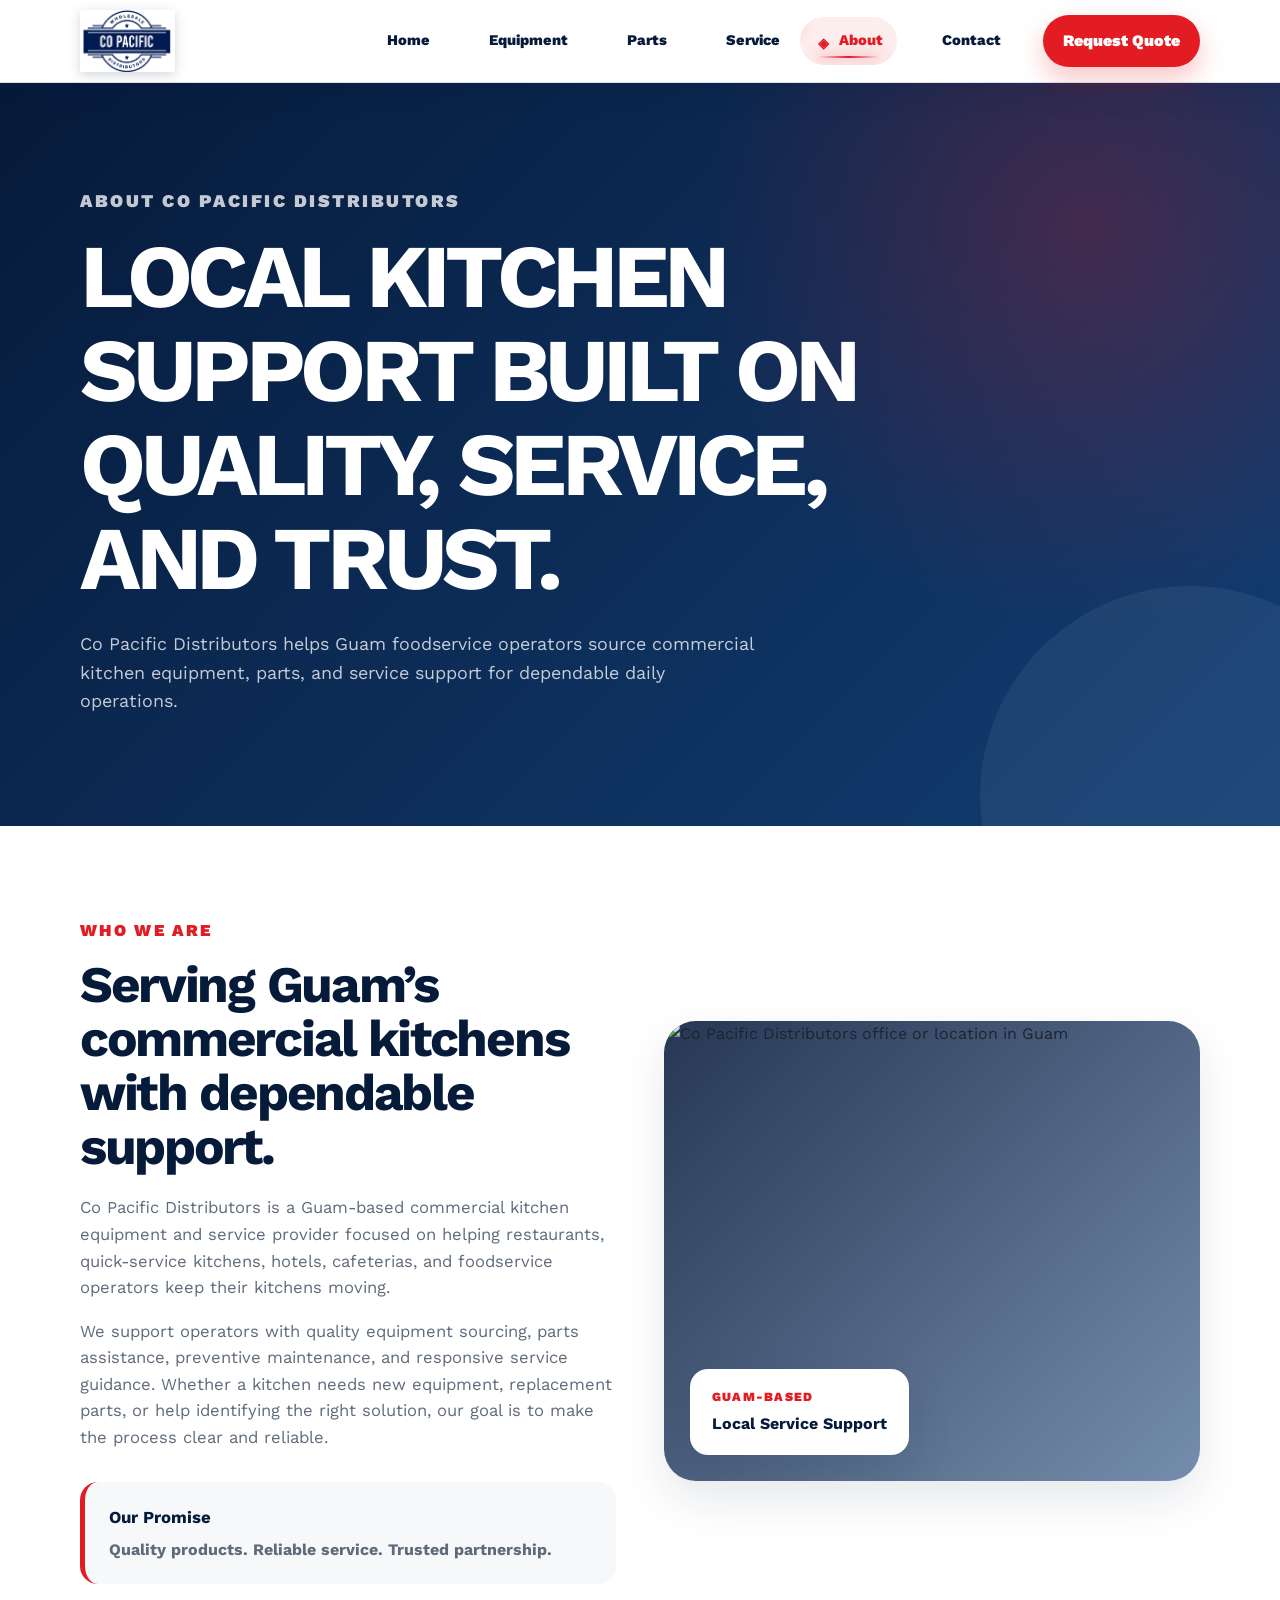
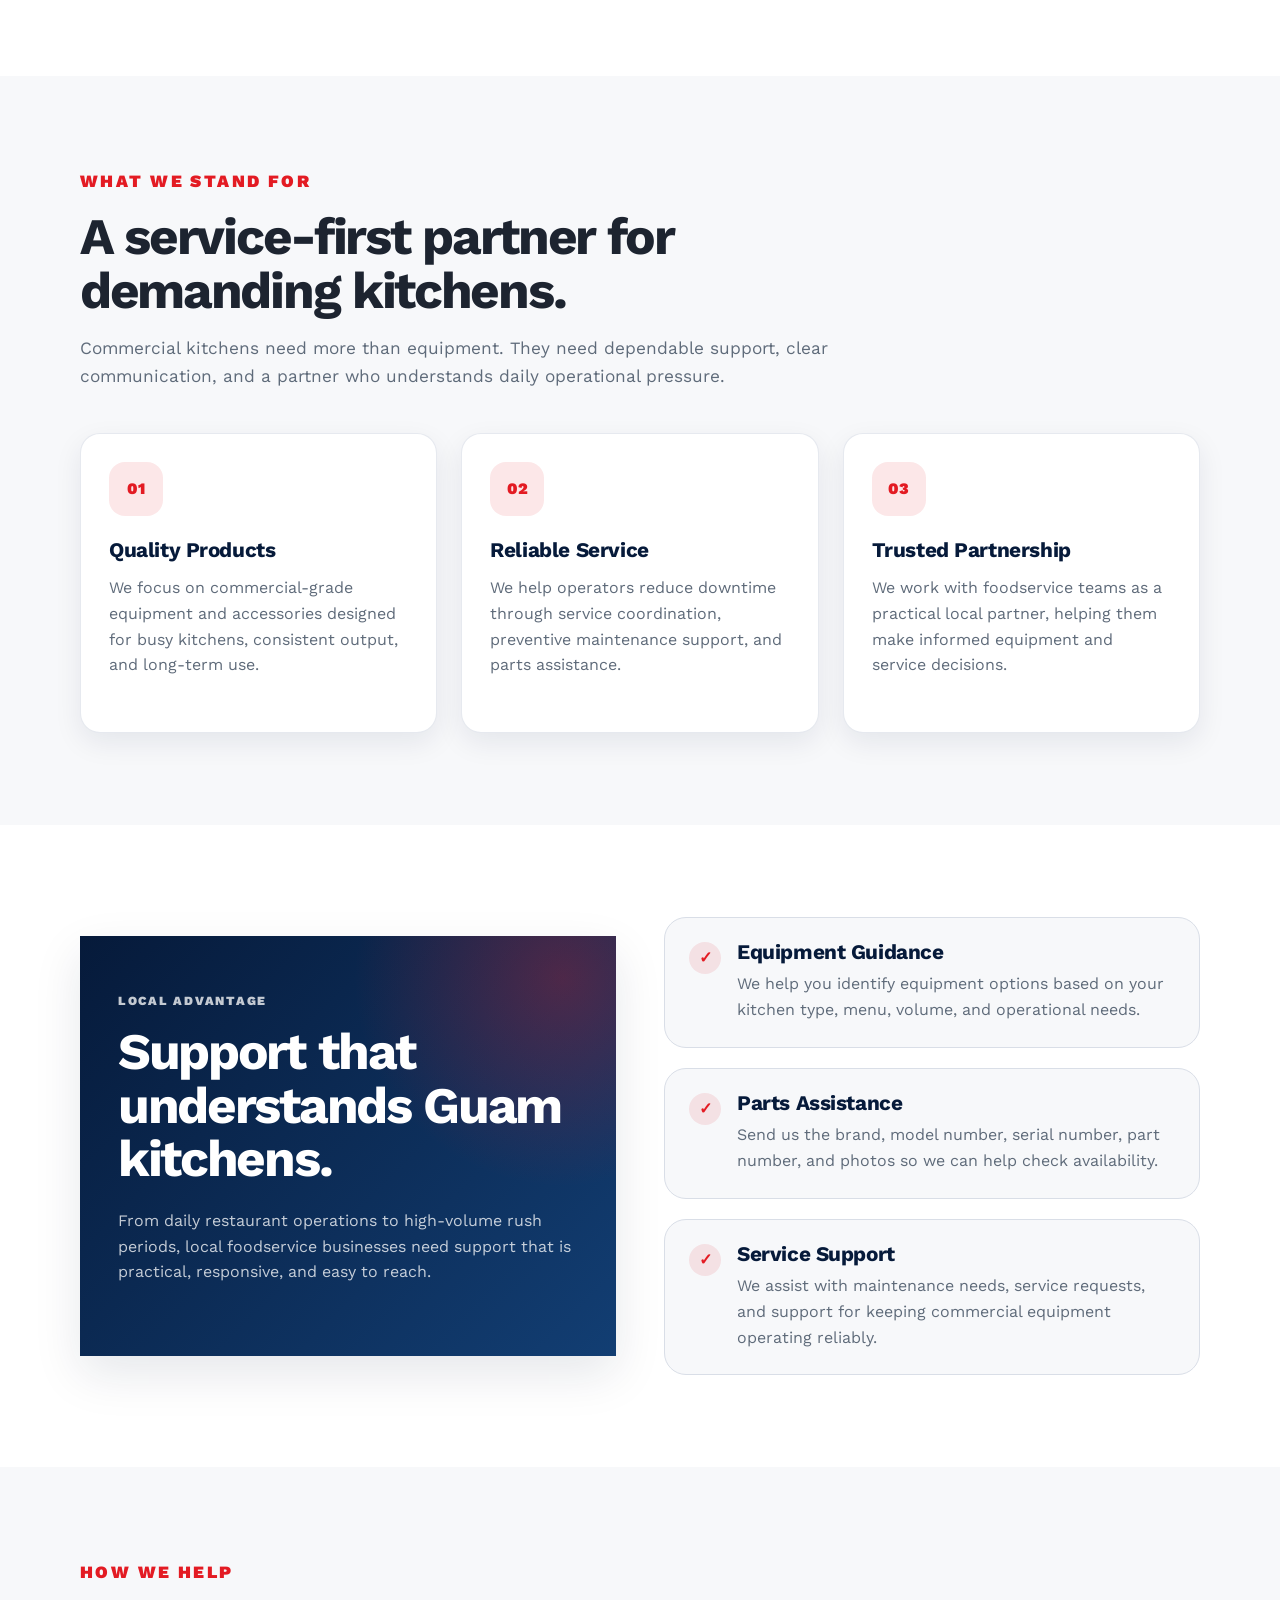
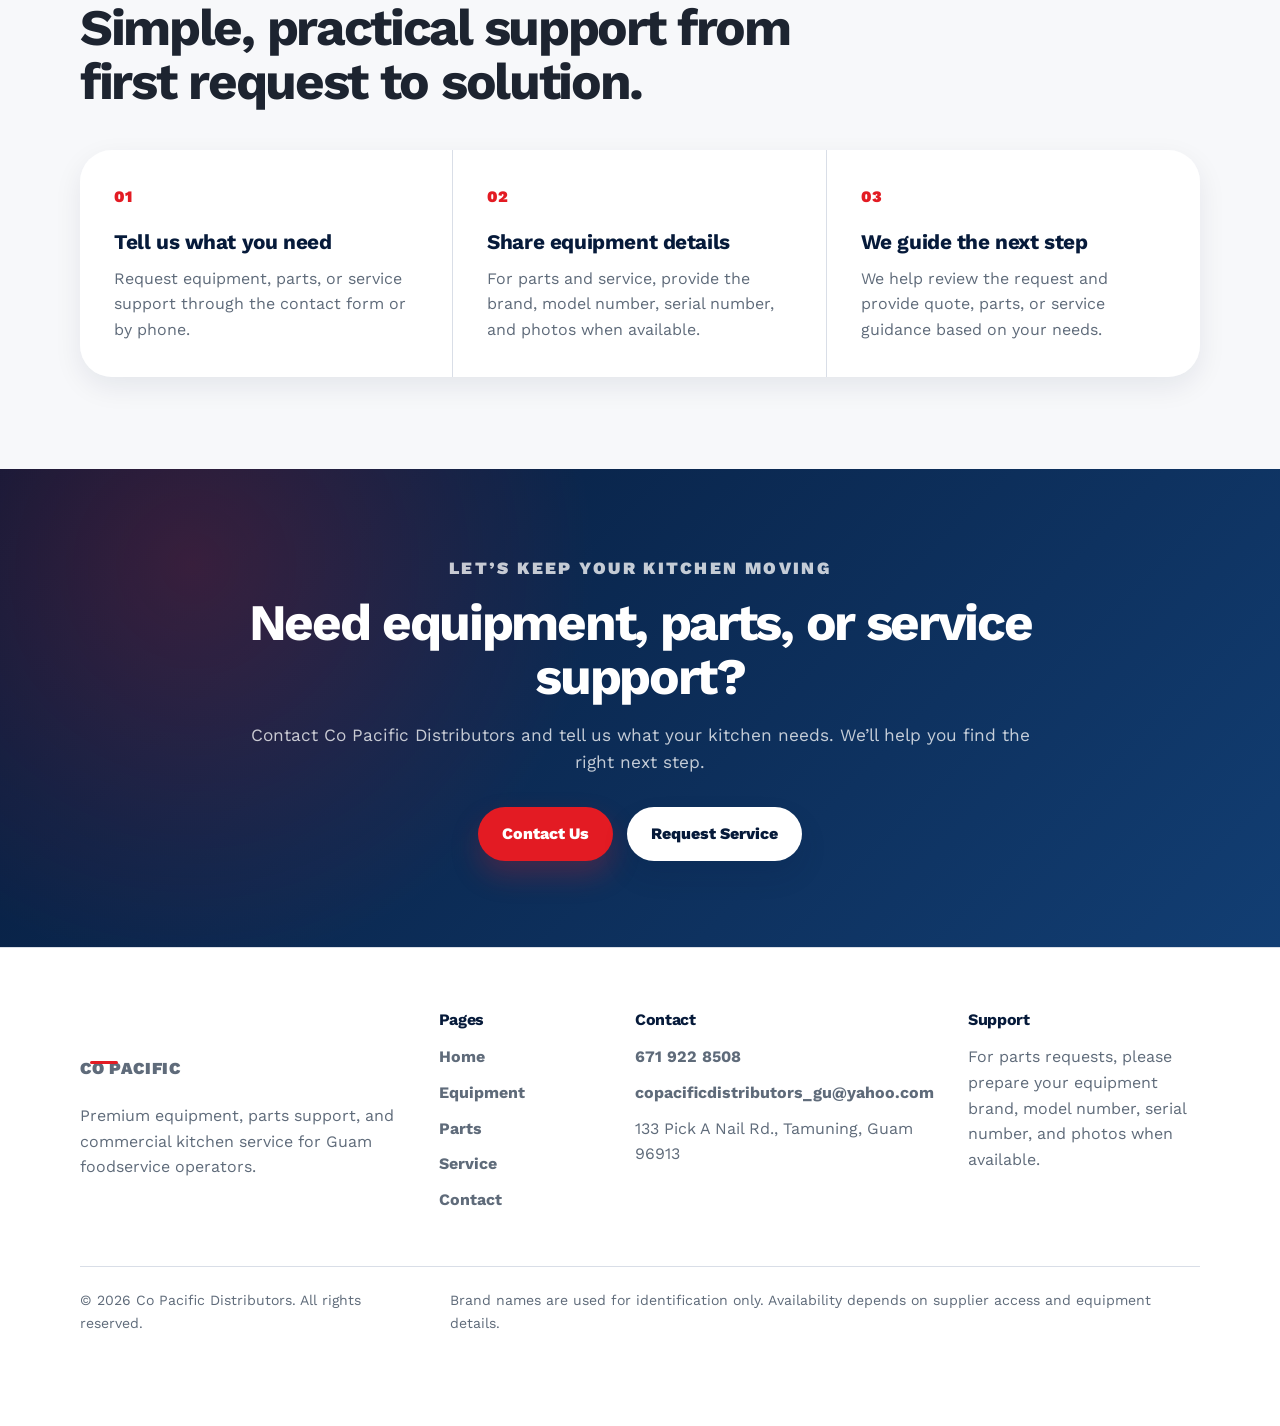
==== about.html @ 7f443fdb "first commit" ====
<!DOCTYPE html>
<html lang="en">
<head>
  <meta charset="UTF-8" />
  <meta name="viewport" content="width=device-width, initial-scale=1.0" />

  <title>About | Co Pacific Distributors</title>

  <meta
    name="description"
    content="Learn about Co Pacific Distributors, a Guam-based commercial kitchen equipment, parts, and service support provider."
  />

  <!-- Work Sans Font -->
  <link rel="preconnect" href="https://fonts.googleapis.com" />
  <link rel="preconnect" href="https://fonts.gstatic.com" crossorigin />
  <link
    href="https://fonts.googleapis.com/css2?family=Work+Sans:wght@400;500;600;700;800;900&display=swap"
    rel="stylesheet"
  />

  <!-- CSS -->
  <link rel="stylesheet" href="css/base.css" />
  <link rel="stylesheet" href="css/layout.css" />
  <link rel="stylesheet" href="css/components.css" />
</head>

<body>
  <!-- ================= HEADER / NAVBAR ================= -->

  <!-- ================= HEADER / NAVBAR ================= -->
<header class="site-header">
  <div class="container header-container">
    <a href="index.html" class="brand brand-logo-link" aria-label="Co Pacific Distributors Home">
      <img
        src="assets/images/logo.png"
        alt="Co Pacific Distributors Logo"
        class="brand-logo"
      />
    </a>

    <button class="menu-toggle" data-menu-button aria-label="Open navigation menu">
      <span></span>
      <span></span>
      <span></span>
    </button>

    <nav class="site-nav kitchen-nav" data-nav>
      <a href="index.html">
        <span class="nav-icon">⌂</span>
        <span class="nav-label">Home</span>
        <span class="nav-steam"></span>
      </a>

      <a href="equipment.html">
        <span class="nav-icon">♨</span>
        <span class="nav-label">Equipment</span>
        <span class="nav-steam"></span>
      </a>

      <a href="parts.html">
        <span class="nav-icon">⚙</span>
        <span class="nav-label">Parts</span>
        <span class="nav-steam"></span>
      </a>

      <a href="service.html">
        <span class="nav-icon">✦</span>
        <span class="nav-label">Service</span>
        <span class="nav-steam"></span>
      </a>

      <a href="about.html">
        <span class="nav-icon">◈</span>
        <span class="nav-label">About</span>
        <span class="nav-steam"></span>
      </a>

      <a href="contact.html">
        <span class="nav-icon">☎</span>
        <span class="nav-label">Contact</span>
        <span class="nav-steam"></span>
      </a>
    </nav>

    <a href="contact.html" class="nav-cta">Request Quote</a>
  </div>
</header>

  <main>
    <!-- ================= ABOUT HERO ================= -->
    <section class="page-hero about-hero">
      <div class="container">
        <p class="eyebrow">About Co Pacific Distributors</p>

        <h1>Local kitchen support built on quality, service, and trust.</h1>

        <p>
          Co Pacific Distributors helps Guam foodservice operators source
          commercial kitchen equipment, parts, and service support for dependable
          daily operations.
        </p>
      </div>
    </section>

    <!-- ================= ABOUT INTRO ================= -->
    <section class="section about-intro">
      <div class="container grid-2 about-intro-layout">
        <div class="about-intro-content">
          <p class="eyebrow">Who We Are</p>

          <h2>Serving Guam’s commercial kitchens with dependable support.</h2>

          <p>
            Co Pacific Distributors is a Guam-based commercial kitchen equipment
            and service provider focused on helping restaurants, quick-service
            kitchens, hotels, cafeterias, and foodservice operators keep their
            kitchens moving.
          </p>

          <p>
            We support operators with quality equipment sourcing, parts
            assistance, preventive maintenance, and responsive service guidance.
            Whether a kitchen needs new equipment, replacement parts, or help
            identifying the right solution, our goal is to make the process clear
            and reliable.
          </p>

          <div class="about-highlight">
            <strong>Our Promise</strong>
            <span>Quality products. Reliable service. Trusted partnership.</span>
          </div>
        </div>

        <div class="about-photo-card">
          <img
            src="assets/images/building.jpg"
            alt="Co Pacific Distributors office or location in Guam"
          />

          <div class="about-photo-badge">
            <span>Guam-Based</span>
            <strong>Local Service Support</strong>
          </div>
        </div>
      </div>
    </section>

    <!-- ================= VALUES ================= -->
    <section class="section about-values">
      <div class="container">
        <div class="section-heading">
          <p class="eyebrow">What We Stand For</p>

          <h2>A service-first partner for demanding kitchens.</h2>

          <p>
            Commercial kitchens need more than equipment. They need dependable
            support, clear communication, and a partner who understands daily
            operational pressure.
          </p>
        </div>

        <div class="grid-3 values-grid">
          <article class="value-card card">
            <div class="value-number">01</div>

            <h3>Quality Products</h3>

            <p>
              We focus on commercial-grade equipment and accessories designed
              for busy kitchens, consistent output, and long-term use.
            </p>
          </article>

          <article class="value-card card">
            <div class="value-number">02</div>

            <h3>Reliable Service</h3>

            <p>
              We help operators reduce downtime through service coordination,
              preventive maintenance support, and parts assistance.
            </p>
          </article>

          <article class="value-card card">
            <div class="value-number">03</div>

            <h3>Trusted Partnership</h3>

            <p>
              We work with foodservice teams as a practical local partner,
              helping them make informed equipment and service decisions.
            </p>
          </article>
        </div>
      </div>
    </section>

    <!-- ================= LOCAL SUPPORT ================= -->
    <section class="section local-support">
      <div class="container grid-2 local-support-layout">
        <div class="support-panel dark-card">
          <p class="eyebrow">Local Advantage</p>

          <h2>Support that understands Guam kitchens.</h2>

          <p>
            From daily restaurant operations to high-volume rush periods, local
            foodservice businesses need support that is practical, responsive,
            and easy to reach.
          </p>
        </div>

        <div class="support-list">
          <div class="support-item">
            <span>✓</span>

            <div>
              <h3>Equipment Guidance</h3>

              <p>
                We help you identify equipment options based on your kitchen
                type, menu, volume, and operational needs.
              </p>
            </div>
          </div>

          <div class="support-item">
            <span>✓</span>

            <div>
              <h3>Parts Assistance</h3>

              <p>
                Send us the brand, model number, serial number, part number, and
                photos so we can help check availability.
              </p>
            </div>
          </div>

          <div class="support-item">
            <span>✓</span>

            <div>
              <h3>Service Support</h3>

              <p>
                We assist with maintenance needs, service requests, and support
                for keeping commercial equipment operating reliably.
              </p>
            </div>
          </div>
        </div>
      </div>
    </section>

    <!-- ================= PROCESS ================= -->
    <section class="section about-process">
      <div class="container">
        <div class="section-heading">
          <p class="eyebrow">How We Help</p>

          <h2>Simple, practical support from first request to solution.</h2>
        </div>

        <div class="process-steps">
          <article class="process-step">
            <span>01</span>

            <h3>Tell us what you need</h3>

            <p>
              Request equipment, parts, or service support through the contact
              form or by phone.
            </p>
          </article>

          <article class="process-step">
            <span>02</span>

            <h3>Share equipment details</h3>

            <p>
              For parts and service, provide the brand, model number, serial
              number, and photos when available.
            </p>
          </article>

          <article class="process-step">
            <span>03</span>

            <h3>We guide the next step</h3>

            <p>
              We help review the request and provide quote, parts, or service
              guidance based on your needs.
            </p>
          </article>
        </div>
      </div>
    </section>

    <!-- ================= ABOUT CTA ================= -->
    <section class="final-cta about-final-cta">
      <div class="container final-cta-inner">
        <p class="eyebrow">Let’s Keep Your Kitchen Moving</p>

        <h2>Need equipment, parts, or service support?</h2>

        <p>
          Contact Co Pacific Distributors and tell us what your kitchen needs.
          We’ll help you find the right next step.
        </p>

        <div class="hero-actions">
          <a href="contact.html" class="btn btn-primary">Contact Us</a>
          <a href="service.html" class="btn btn-secondary">Request Service</a>
        </div>
      </div>
    </section>
  </main>

  <!-- ================= FOOTER ================= -->
  <footer class="site-footer">
    <div class="container footer-grid">
      <div>
        <a href="index.html" class="brand footer-brand">
          <div class="brand-mark">CP</div>
          <div class="brand-text">
            <span>Co Pacific</span>
            <small>Distributors</small>
          </div>
        </a>

        <p>
          Premium equipment, parts support, and commercial kitchen service for
          Guam foodservice operators.
        </p>
      </div>

      <div>
        <h3>Pages</h3>
        <a href="index.html">Home</a>
        <a href="equipment.html">Equipment</a>
        <a href="parts.html">Parts</a>
        <a href="service.html">Service</a>
        <a href="contact.html">Contact</a>
      </div>

      <div>
        <h3>Contact</h3>
        <a href="tel:16719228508">671 922 8508</a>
        <a href="mailto:copacificdistributors_gu@yahoo.com">
          copacificdistributors_gu@yahoo.com
        </a>
        <p>133 Pick A Nail Rd., Tamuning, Guam 96913</p>
      </div>

      <div>
        <h3>Support</h3>
        <p>
          For parts requests, please prepare your equipment brand, model number,
          serial number, and photos when available.
        </p>
      </div>
    </div>

    <div class="container footer-bottom">
      <p>© 2026 Co Pacific Distributors. All rights reserved.</p>
      <p>
        Brand names are used for identification only. Availability depends on
        supplier access and equipment details.
      </p>
    </div>
  </footer>

  <!-- ================= MOBILE STICKY CTA ================= -->
  <div class="mobile-cta-bar">
    <a href="tel:16719228508">Call</a>
    <a href="service.html">Service</a>
    <a href="parts.html">Parts</a>
  </div>

  <!-- JS -->
  <script src="js/main.js"></script>
  <script src="js/forms.js"></script>
</body>
</html>
---- css/base.css ----
:root {
  --navy: #061a3a;
  --blue: #123e73;
  --red: #e31b23;
  --red-dark: #bc1118;
  --white: #ffffff;
  --off-white: #f7f8fa;
  --light: #eef2f7;
  --gray: #d9dee7;
  --gray-2: #8a94a6;
  --text: #1d2430;
  --muted: #5f6b7a;

  --radius-sm: 12px;
  --radius-md: 20px;
  --radius-lg: 32px;

  --shadow: 0 18px 45px rgba(6, 26, 58, 0.1);
  --shadow-soft: 0 10px 28px rgba(6, 26, 58, 0.08);
}

* {
  box-sizing: border-box;
}

html {
  scroll-behavior: smooth;
}

body {
  margin: 0;
  font-family: "Work Sans", Arial, Helvetica, sans-serif;
  color: var(--text);
  background: var(--off-white);
  line-height: 1.6;
}

body,
button,
input,
select,
textarea {
  font-family: "Work Sans", Arial, Helvetica, sans-serif;
}
img {
  max-width: 100%;
  display: block;
}

a {
  color: inherit;
  text-decoration: none;
}

button,
input,
select,
textarea {
  font: inherit;
}

button {
  border: 0;
}

h1,
h2,
h3,
p {
  margin-top: 0;
}

h1,
h2,
h3 {
  line-height: 1.05;
  color: inherit;
}

h1 {
  font-size: clamp(2.8rem, 7vw, 6.4rem);
  letter-spacing: -0.06em;
}

h2 {
  font-size: clamp(2rem, 4vw, 4.2rem);
  letter-spacing: -0.045em;
}

h3 {
  font-size: 1.3rem;
  letter-spacing: -0.02em;
}

p {
  color: var(--muted);
}

ul {
  margin: 0;
  padding-left: 1.2rem;
}

::selection {
  background: var(--red);
  color: var(--white);
}
---- css/layout.css ----
.container {
  width: min(1120px, calc(100% - 32px));
  margin: 0 auto;
}

.section {
  padding: 92px 0;
}

.grid-2 {
  display: grid;
  grid-template-columns: repeat(2, minmax(0, 1fr));
  gap: 48px;
}

.grid-3 {
  display: grid;
  grid-template-columns: repeat(3, minmax(0, 1fr));
  gap: 24px;
}

.grid-4 {
  display: grid;
  grid-template-columns: repeat(4, minmax(0, 1fr));
  gap: 20px;
}

.grid-5 {
  display: grid;
  grid-template-columns: repeat(5, minmax(0, 1fr));
  gap: 18px;
}

.section-heading {
  max-width: 760px;
  margin-bottom: 42px;
}

.section-heading h2 {
  margin-bottom: 18px;
}

.section-heading p {
  font-size: 1.08rem;
}

@media (max-width: 1050px) {
  .grid-5 {
    grid-template-columns: repeat(3, minmax(0, 1fr));
  }
}

@media (max-width: 850px) {
  .grid-2,
  .grid-3,
  .grid-4,
  .grid-5 {
    grid-template-columns: 1fr;
  }

  .section {
    padding: 64px 0;
  }

  .section-heading {
    margin-bottom: 30px;
  }
}
---- css/components.css ----
/* =========================
   BUTTONS / GLOBAL COMPONENTS
========================= */

.btn {
  display: inline-flex;
  align-items: center;
  justify-content: center;
  min-height: 48px;
  padding: 14px 24px;
  border-radius: 999px;
  font-weight: 800;
  cursor: pointer;
  transition: 0.2s ease;
}

.btn-primary {
  background: var(--red);
  color: var(--white);
  box-shadow: 0 14px 28px rgba(227, 27, 35, 0.25);
}

.btn-primary:hover {
  background: var(--red-dark);
  transform: translateY(-2px);
  box-shadow: 0 18px 36px rgba(227, 27, 35, 0.35);
}

.btn-secondary {
  background: var(--white);
  color: var(--navy);
  box-shadow: 0 14px 28px rgba(6, 26, 58, 0.12);
}

.btn-secondary:hover {
  transform: translateY(-2px);
}

.card {
  background: var(--white);
  border-radius: var(--radius-md);
  padding: 28px;
  box-shadow: var(--shadow-soft);
  border: 1px solid rgba(217, 222, 231, 0.65);
}

.eyebrow {
  color: var(--red);
  font-size: 0.78rem;
  font-weight: 900;
  letter-spacing: 0.14em;
  text-transform: uppercase;
  margin-bottom: 14px;
}

.text-link {
  color: var(--red);
  font-weight: 900;
  display: inline-flex;
  align-items: center;
  gap: 6px;
}

.text-link::after {
  content: "→";
  transition: 0.2s ease;
}

.text-link:hover::after {
  transform: translateX(4px);
}


/* =========================
   HEADER / NAVBAR
========================= */

.site-header {
  position: sticky;
  top: 0;
  z-index: 1000;
  background: rgba(6, 26, 58, 0.96);
  backdrop-filter: blur(14px);
  border-bottom: 1px solid rgba(255, 255, 255, 0.08);
}

.header-container {
  min-height: 82px;
  display: flex;
  align-items: center;
  justify-content: space-between;
  gap: 28px;
}

.brand {
  display: flex;
  align-items: center;
  gap: 12px;
  color: var(--white);
  flex-shrink: 0;
}

.brand-mark {
  width: 48px;
  height: 48px;
  border: 2px solid var(--white);
  border-radius: 50%;
  display: grid;
  place-items: center;
  font-weight: 900;
  letter-spacing: -0.05em;
  color: var(--white);
  position: relative;
}

.brand-mark::after {
  content: "";
  position: absolute;
  width: 28px;
  height: 3px;
  background: var(--red);
  bottom: -6px;
  border-radius: 999px;
}

.brand-text {
  display: flex;
  flex-direction: column;
  line-height: 1;
  text-transform: uppercase;
}

.brand-text span {
  font-size: 1.05rem;
  font-weight: 900;
  letter-spacing: 0.04em;
}

.brand-text small {
  margin-top: 5px;
  font-size: 0.72rem;
  letter-spacing: 0.22em;
  color: rgba(255, 255, 255, 0.72);
}

.site-nav {
  display: flex;
  align-items: center;
  gap: 6px;
  margin-left: auto;
}

.site-nav a {
  color: rgba(255, 255, 255, 0.82);
  font-size: 0.92rem;
  font-weight: 800;
  padding: 12px 14px;
  border-radius: 999px;
  transition: 0.2s ease;
}

.site-nav a:hover,
.site-nav a.is-active {
  color: var(--white);
  background: rgba(255, 255, 255, 0.1);
}

.nav-cta {
  display: inline-flex;
  align-items: center;
  justify-content: center;
  background: var(--red);
  color: var(--white);
  font-weight: 900;
  padding: 13px 20px;
  border-radius: 999px;
  box-shadow: 0 12px 26px rgba(227, 27, 35, 0.25);
  transition: 0.2s ease;
  white-space: nowrap;
}

.nav-cta:hover {
  transform: translateY(-1px);
  box-shadow: 0 16px 32px rgba(227, 27, 35, 0.35);
}

.menu-toggle {
  display: none;
  width: 44px;
  height: 44px;
  border-radius: 12px;
  background: rgba(255, 255, 255, 0.1);
  cursor: pointer;
  padding: 10px;
}

.menu-toggle span {
  display: block;
  width: 100%;
  height: 2px;
  background: var(--white);
  border-radius: 999px;
  transition: 0.2s ease;
}

.menu-toggle span + span {
  margin-top: 6px;
}


/* =========================
   HERO
========================= */

.hero {
  position: relative;
  overflow: hidden;
  background:
    radial-gradient(circle at 85% 20%, rgba(227, 27, 35, 0.28), transparent 34%),
    linear-gradient(135deg, var(--navy), var(--blue));
  color: var(--white);
  padding: 104px 0 90px;
}

.hero::before {
  content: "";
  position: absolute;
  inset: auto -10% -45% -10%;
  height: 420px;
  background: rgba(255, 255, 255, 0.055);
  transform: rotate(-4deg);
}

.hero-container {
  position: relative;
  z-index: 1;
  display: grid;
  grid-template-columns: 1.08fr 0.92fr;
  align-items: center;
  gap: 54px;
}

.hero-content h1 {
  max-width: 720px;
  margin-bottom: 20px;
  text-transform: uppercase;
  font-size: clamp(2.2rem, 5vw, 4rem);
  line-height: 0.95;
}
.hero-content h1 span {
  display: block;
  color: rgba(255, 255, 255, 0.78);
}

.hero-content p {
  max-width: 640px;
  color: rgba(255, 255, 255, 0.76);
  font-size: 1.12rem;
}

.hero-actions {
  display: flex;
  flex-wrap: wrap;
  gap: 14px;
  margin-top: 30px;
}

.hero-points {
  display: grid;
  grid-template-columns: repeat(3, minmax(0, 1fr));
  gap: 14px;
  margin-top: 42px;
  max-width: 650px;
}

.hero-points div {
  padding: 16px;
  border-left: 3px solid var(--red);
  background: rgba(255, 255, 255, 0.08);
  border-radius: 16px;
}

.hero-points strong {
  display: block;
  color: var(--white);
  font-size: 1.02rem;
}

.hero-points span {
  color: rgba(255, 255, 255, 0.68);
  font-size: 0.88rem;
}

.hero-visual {
  position: relative;
  min-height: 430px;
  display: grid;
  place-items: center;
}

.hero-visual::before {
  content: "";
  position: absolute;
  width: min(430px, 90%);
  aspect-ratio: 1;
  border-radius: 50%;
  background: linear-gradient(135deg, rgba(255, 255, 255, 0.18), rgba(255, 255, 255, 0.04));
  box-shadow: inset 0 0 0 1px rgba(255, 255, 255, 0.12);
}

.hero-visual img {
  position: relative;
  z-index: 1;
  max-height: 390px;
  object-fit: contain;
  filter: drop-shadow(0 35px 45px rgba(0, 0, 0, 0.35));
}

.hero-badge {
  position: absolute;
  z-index: 2;
  right: 4px;
  bottom: 32px;
  background: var(--white);
  color: var(--navy);
  padding: 18px 22px;
  border-radius: 18px;
  box-shadow: var(--shadow);
}

.hero-badge span {
  display: block;
  color: var(--muted);
  font-size: 0.78rem;
  font-weight: 800;
  text-transform: uppercase;
  letter-spacing: 0.08em;
}

.hero-badge strong {
  display: block;
  margin-top: 4px;
}


/* =========================
   PREMIUM TRUST STRIP
========================= */

.trust-strip {
  position: relative;
  z-index: 5;
  background: var(--off-white);
  padding: 0 0 34px;
  border-bottom: 1px solid var(--gray);
}

.trust-grid {
  display: grid;
  grid-template-columns: repeat(3, minmax(0, 1fr));
  gap: 22px;
  transform: translateY(-34px);
  margin-bottom: -34px;
}

.trust-item {
  position: relative;
  min-height: 145px;
  display: flex;
  align-items: flex-start;
  gap: 18px;
  padding: 28px;
  border-radius: 24px;
  background: rgba(255, 255, 255, 0.96);
  border: 1px solid rgba(217, 222, 231, 0.9);
  box-shadow: 0 18px 42px rgba(6, 26, 58, 0.1);
  overflow: hidden;
  transition: 0.22s ease;
}

.trust-item::before {
  content: "";
  position: absolute;
  inset: 0;
  background:
    radial-gradient(
      circle at 92% 12%,
      rgba(227, 27, 35, 0.12),
      transparent 34%
    );
  pointer-events: none;
}

.trust-item:hover {
  transform: translateY(-6px);
  box-shadow: 0 26px 56px rgba(6, 26, 58, 0.16);
  border-color: rgba(227, 27, 35, 0.26);
}

.trust-icon {
  width: 54px;
  height: 54px;
  flex: 0 0 54px;
  display: grid;
  place-items: center;
  border-radius: 18px;
  background: rgba(227, 27, 35, 0.1);
  color: var(--red);
  font-size: 1.05rem;
  font-weight: 900;
  box-shadow: inset 0 0 0 1px rgba(227, 27, 35, 0.12);
}

.trust-item div {
  position: relative;
  z-index: 1;
}

.trust-item strong {
  display: block;
  color: var(--navy);
  font-size: 1.05rem;
  font-weight: 900;
  margin-bottom: 8px;
}

.trust-item p {
  margin-bottom: 0;
  color: var(--muted);
  font-size: 0.96rem;
  line-height: 1.55;
}

/* Remove old divider style */
.trust-item {
  border-right: 1px solid rgba(217, 222, 231, 0.9);
}

.trust-item:last-child {
  border-right: 1px solid rgba(217, 222, 231, 0.9);
}

/* Tablet */
@media (max-width: 900px) {
  .trust-strip {
    padding: 34px 0;
  }

  .trust-grid {
    grid-template-columns: 1fr;
    transform: none;
    margin-bottom: 0;
  }

  .trust-item {
    min-height: auto;
  }
}

/* Mobile */
@media (max-width: 520px) {
  .trust-item {
    padding: 22px;
    border-radius: 20px;
  }

  .trust-icon {
    width: 48px;
    height: 48px;
    flex-basis: 48px;
    border-radius: 16px;
  }
}


/* =========================
   EQUIPMENT PREVIEW
========================= */

.equipment-preview {
  background: var(--off-white);
}

.equipment-card {
  min-height: 280px;
  display: flex;
  flex-direction: column;
}

.equipment-card:hover {
  transform: translateY(-5px);
  box-shadow: var(--shadow);
  transition: 0.2s ease;
}

.card-icon {
  width: 54px;
  height: 54px;
  display: grid;
  place-items: center;
  border-radius: 16px;
  background: var(--light);
  color: var(--red);
  font-size: 1.6rem;
  margin-bottom: 22px;
}

.equipment-card h3 {
  color: var(--navy);
  margin-bottom: 12px;
}

.equipment-card p {
  font-size: 0.95rem;
  margin-bottom: 24px;
}

.equipment-card .text-link {
  margin-top: auto;
}


/* =========================
   SERVICE PREVIEW
========================= */

.service-preview {
  background: var(--white);
}

.service-layout {
  align-items: center;
}

.service-content h2 {
  color: var(--navy);
  margin-bottom: 22px;
}

.service-content > p {
  font-size: 1.05rem;
  margin-bottom: 28px;
}

.check-list {
  display: grid;
  gap: 14px;
  margin: 28px 0 32px;
}

.check-list div {
  display: flex;
  align-items: flex-start;
  gap: 12px;
}

.check-list span {
  width: 26px;
  height: 26px;
  flex: 0 0 26px;
  display: grid;
  place-items: center;
  border-radius: 50%;
  background: rgba(227, 27, 35, 0.1);
  color: var(--red);
  font-weight: 900;
}

.check-list p {
  margin-bottom: 0;
  color: var(--text);
  font-weight: 700;
}

.dark-card {
  background:
    radial-gradient(circle at 90% 10%, rgba(227, 27, 35, 0.3), transparent 34%),
    linear-gradient(135deg, var(--navy), var(--blue));
  color: var(--white);
  padding: 38px;
  border: 0;
  box-shadow: var(--shadow);
}

.dark-card h3 {
  font-size: clamp(1.8rem, 3vw, 2.7rem);
  margin-bottom: 18px;
}

.dark-card p {
  color: rgba(255, 255, 255, 0.76);
}

.mini-stats {
  display: grid;
  gap: 14px;
  margin-top: 30px;
}

.mini-stats div {
  display: grid;
  grid-template-columns: 54px 1fr;
  align-items: center;
  gap: 14px;
  padding: 16px;
  border-radius: 18px;
  background: rgba(255, 255, 255, 0.09);
}

.mini-stats strong {
  color: var(--red);
  font-size: 1.3rem;
}

.mini-stats span {
  color: rgba(255, 255, 255, 0.82);
  font-weight: 700;
}


/* =========================
   PARTS PREVIEW
========================= */

.parts-preview {
  background: var(--off-white);
}

.parts-panel {
  display: grid;
  grid-template-columns: 1.4fr 0.8fr;
  gap: 36px;
  align-items: center;
  background:
    linear-gradient(135deg, rgba(6, 26, 58, 0.96), rgba(18, 62, 115, 0.94));
  color: var(--white);
  border-radius: var(--radius-lg);
  padding: clamp(32px, 6vw, 64px);
  box-shadow: var(--shadow);
  overflow: hidden;
  position: relative;
}

.parts-panel::after {
  content: "";
  position: absolute;
  right: -120px;
  top: -120px;
  width: 320px;
  height: 320px;
  border-radius: 50%;
  background: rgba(227, 27, 35, 0.28);
}

.parts-panel > * {
  position: relative;
  z-index: 1;
}

.parts-panel h2 {
  margin-bottom: 18px;
}

.parts-panel p {
  color: rgba(255, 255, 255, 0.76);
  max-width: 720px;
}

.parts-checklist {
  background: rgba(255, 255, 255, 0.1);
  padding: 26px;
  border-radius: 24px;
  border: 1px solid rgba(255, 255, 255, 0.1);
}

.parts-checklist h3 {
  margin-bottom: 16px;
}

.parts-checklist li {
  color: rgba(255, 255, 255, 0.82);
  margin-bottom: 8px;
}


/* =========================
   QUICK REQUEST FORM
========================= */

.quick-request {
  background: var(--white);
}

.quick-request h2 {
  color: var(--navy);
  margin-bottom: 18px;
}

.contact-mini {
  display: grid;
  gap: 10px;
  margin-top: 26px;
}

.contact-mini a {
  color: var(--navy);
  font-weight: 900;
}

.contact-mini a:hover {
  color: var(--red);
}

.request-form {
  padding: 32px;
}

.form-row {
  display: grid;
  gap: 8px;
  margin-bottom: 18px;
}

.form-row label {
  font-weight: 900;
  color: var(--navy);
  font-size: 0.94rem;
}

.form-row input,
.form-row select,
.form-row textarea {
  width: 100%;
  border: 1px solid var(--gray);
  border-radius: 14px;
  padding: 14px 15px;
  color: var(--text);
  background: var(--white);
  outline: none;
  transition: 0.2s ease;
}

.form-row textarea {
  resize: vertical;
}

.form-row input:focus,
.form-row select:focus,
.form-row textarea:focus {
  border-color: var(--blue);
  box-shadow: 0 0 0 4px rgba(18, 62, 115, 0.1);
}

.form-row input.has-error,
.form-row select.has-error,
.form-row textarea.has-error {
  border-color: var(--red);
  box-shadow: 0 0 0 4px rgba(227, 27, 35, 0.1);
}

.form-message {
  display: none;
  margin: 16px 0 0;
  padding: 12px 14px;
  border-radius: 12px;
  background: rgba(18, 62, 115, 0.08);
  color: var(--navy);
  font-weight: 800;
}

.form-message.is-visible {
  display: block;
}


/* =========================
   ABOUT PREVIEW
========================= */

.about-preview {
  background: var(--off-white);
}

.about-layout {
  align-items: center;
}

.about-image {
  min-height: 420px;
  border-radius: var(--radius-lg);
  overflow: hidden;
  background:
    linear-gradient(135deg, rgba(6, 26, 58, 0.8), rgba(18, 62, 115, 0.45)),
    var(--gray);
  box-shadow: var(--shadow);
}

.about-image img {
  width: 100%;
  height: 100%;
  min-height: 420px;
  object-fit: cover;
}

.about-preview h2 {
  color: var(--navy);
  margin-bottom: 18px;
}

.about-preview p {
  font-size: 1.03rem;
}


/* =========================
   FINAL CTA
========================= */

.final-cta {
  background:
    radial-gradient(circle at 15% 20%, rgba(227, 27, 35, 0.22), transparent 35%),
    linear-gradient(135deg, var(--navy), var(--blue));
  color: var(--white);
  padding: 86px 0;
  text-align: center;
}

.final-cta-inner {
  max-width: 800px;
}

.final-cta h2 {
  margin-bottom: 18px;
}

.final-cta p {
  color: rgba(255, 255, 255, 0.76);
  font-size: 1.08rem;
}

.final-cta .hero-actions {
  justify-content: center;
}


/* =========================
   FOOTER
========================= */

.site-footer {
  background: #041229;
  color: var(--white);
  padding: 64px 0 92px;
}

.footer-grid {
  display: grid;
  grid-template-columns: 1.4fr 0.7fr 1fr 1fr;
  gap: 34px;
}

.footer-brand {
  margin-bottom: 20px;
}

.site-footer h3 {
  font-size: 1rem;
  margin-bottom: 16px;
}

.site-footer p,
.site-footer a {
  color: rgba(255, 255, 255, 0.68);
}

.site-footer a {
  display: block;
  margin-bottom: 10px;
}

.site-footer a:hover {
  color: var(--white);
}

.footer-bottom {
  margin-top: 44px;
  padding-top: 22px;
  border-top: 1px solid rgba(255, 255, 255, 0.1);
  display: flex;
  justify-content: space-between;
  gap: 24px;
}

.footer-bottom p {
  margin-bottom: 0;
  font-size: 0.88rem;
}


/* =========================
   MOBILE STICKY CTA
========================= */

.mobile-cta-bar {
  display: none;
}


/* =========================
   RESPONSIVE
========================= */

@media (max-width: 1000px) {
  .hero-container {
    grid-template-columns: 1fr;
  }

  .hero-visual {
    min-height: 340px;
  }

  .parts-panel {
    grid-template-columns: 1fr;
  }

  .footer-grid {
    grid-template-columns: repeat(2, minmax(0, 1fr));
  }
}

@media (max-width: 900px) {
  .header-container {
    min-height: 74px;
  }

  .menu-toggle {
    display: block;
    margin-left: auto;
  }

  .nav-cta {
    display: none;
  }

  .site-nav {
    position: fixed;
    top: 74px;
    left: 0;
    right: 0;
    display: none;
    flex-direction: column;
    align-items: stretch;
    gap: 0;
    padding: 18px;
    background: var(--navy);
    border-top: 1px solid rgba(255, 255, 255, 0.08);
  }

  .site-nav.is-open {
    display: flex;
  }

  .site-nav a {
    padding: 16px 18px;
    border-radius: 14px;
    font-size: 1rem;
  }

  .menu-toggle.is-active span:nth-child(1) {
    transform: translateY(8px) rotate(45deg);
  }

  .menu-toggle.is-active span:nth-child(2) {
    opacity: 0;
  }

  .menu-toggle.is-active span:nth-child(3) {
    transform: translateY(-8px) rotate(-45deg);
  }
}

@media (max-width: 760px) {
  body {
    padding-bottom: 64px;
  }

  .hero {
    padding: 76px 0 64px;
  }

  .hero-content h1 {
    font-size: clamp(2.7rem, 15vw, 4.4rem);
  }

  .hero-points {
    grid-template-columns: 1fr;
  }

  .hero-visual {
    display: none;
  }

  .trust-grid {
    grid-template-columns: 1fr;
  }

  .trust-item {
    border-right: 0;
    border-bottom: 1px solid var(--gray);
  }

  .trust-item:last-child {
    border-bottom: 0;
  }

  .footer-grid,
  .footer-bottom {
    grid-template-columns: 1fr;
    display: grid;
  }

  .mobile-cta-bar {
    position: fixed;
    left: 0;
    right: 0;
    bottom: 0;
    z-index: 1200;
    display: grid;
    grid-template-columns: repeat(3, 1fr);
    background: var(--navy);
    border-top: 1px solid rgba(255, 255, 255, 0.12);
  }

  .mobile-cta-bar a {
    color: var(--white);
    text-align: center;
    padding: 15px 10px;
    font-size: 0.88rem;
    font-weight: 900;
  }

  .mobile-cta-bar a:nth-child(2) {
    background: var(--red);
  }
}

@media (max-width: 520px) {
  .container {
    width: min(100% - 24px, 1120px);
  }

  .brand-text span {
    font-size: 0.95rem;
  }

  .brand-text small {
    font-size: 0.64rem;
  }

  .brand-mark {
    width: 42px;
    height: 42px;
  }

  .hero-actions {
    flex-direction: column;
  }

  .btn {
    width: 100%;
  }

  .card,
  .request-form {
    padding: 22px;
  }

  .parts-panel {
    padding: 28px;
    border-radius: 24px;
  }
}

/* =========================
   KITCHEN-STYLE NAV HOVER
========================= */

.kitchen-nav a {
  position: relative;
  overflow: hidden;
  display: inline-flex;
  align-items: center;
  gap: 7px;
  isolation: isolate;
}

.kitchen-nav a::before {
  content: "";
  position: absolute;
  inset: 0;
  z-index: -2;
  background:
    linear-gradient(
      120deg,
      transparent 0%,
      rgba(255, 255, 255, 0.08) 35%,
      rgba(255, 255, 255, 0.18) 50%,
      rgba(255, 255, 255, 0.08) 65%,
      transparent 100%
    );
  transform: translateX(-120%);
  transition: transform 0.55s ease;
}

.kitchen-nav a::after {
  content: "";
  position: absolute;
  left: 16px;
  right: 16px;
  bottom: 7px;
  height: 2px;
  border-radius: 999px;
  background: linear-gradient(90deg, transparent, var(--red), transparent);
  transform: scaleX(0);
  transform-origin: center;
  opacity: 0;
  box-shadow: 0 0 14px rgba(227, 27, 35, 0.8);
  transition: 0.28s ease;
}

.kitchen-nav .nav-icon {
  display: inline-grid;
  place-items: center;
  width: 18px;
  height: 18px;
  color: var(--red);
  font-size: 0.9rem;
  transform: translateY(12px) scale(0.65) rotate(-8deg);
  opacity: 0;
  transition: 0.28s ease;
}

.kitchen-nav .nav-label {
  position: relative;
  z-index: 2;
  transition: 0.28s ease;
}

.kitchen-nav .nav-steam {
  position: absolute;
  left: 50%;
  top: 8px;
  width: 4px;
  height: 14px;
  border-radius: 999px;
  opacity: 0;
  transform: translateX(-50%) translateY(8px);
  transition: 0.25s ease;
}

.kitchen-nav .nav-steam::before,
.kitchen-nav .nav-steam::after {
  content: "";
  position: absolute;
  bottom: 0;
  width: 3px;
  height: 12px;
  border-radius: 999px;
  background: rgba(255, 255, 255, 0.45);
}

.kitchen-nav .nav-steam::before {
  left: -7px;
}

.kitchen-nav .nav-steam::after {
  right: -7px;
}

.kitchen-nav a:hover,
.kitchen-nav a.is-active {
  color: var(--white);
  background:
    radial-gradient(circle at 50% 100%, rgba(227, 27, 35, 0.28), transparent 58%),
    rgba(255, 255, 255, 0.1);
}

.kitchen-nav a:hover::before {
  transform: translateX(120%);
}

.kitchen-nav a:hover::after,
.kitchen-nav a.is-active::after {
  opacity: 1;
  transform: scaleX(1);
}

.kitchen-nav a:hover .nav-icon,
.kitchen-nav a.is-active .nav-icon {
  opacity: 1;
  transform: translateY(0) scale(1) rotate(0deg);
}

.kitchen-nav a:hover .nav-label {
  transform: translateY(-1px);
}

.kitchen-nav a:hover .nav-steam {
  opacity: 1;
  animation: kitchenSteam 1.25s ease-in-out infinite;
}

.kitchen-nav a:hover .nav-steam::before {
  animation: kitchenSteamSide 1.25s ease-in-out infinite;
}

.kitchen-nav a:hover .nav-steam::after {
  animation: kitchenSteamSide 1.25s ease-in-out infinite reverse;
}

@keyframes kitchenSteam {
  0% {
    transform: translateX(-50%) translateY(8px) scaleY(0.7);
    opacity: 0;
  }

  35% {
    opacity: 0.75;
  }

  100% {
    transform: translateX(-50%) translateY(-9px) scaleY(1.15);
    opacity: 0;
  }
}

@keyframes kitchenSteamSide {
  0% {
    transform: translateY(7px) scaleY(0.65);
    opacity: 0;
  }

  40% {
    opacity: 0.6;
  }

  100% {
    transform: translateY(-8px) scaleY(1.1);
    opacity: 0;
  }
}
.brand-logo-link {
  display: inline-flex;
  align-items: center;
  justify-content: center;
  flex-shrink: 0;
}

.brand-logo {
  height: 54px;
  width: auto;
  max-width: 120px;
  object-fit: contain;
  display: block;
}

.site-header .brand-logo-link {
  background: var(--white);
  padding: 8px 12px;
  border-radius: 0;
  box-shadow: 0 10px 24px rgba(0, 0, 0, 0.18);
}

.footer-logo {
  height: 70px;
  max-width: 150px;
}

.site-footer .brand-logo-link {
  background: var(--white);
  padding: 10px 14px;
  border-radius: 0;
  width: fit-content;
}

@media (max-width: 520px) {
  .brand-logo {
    height: 44px;
    max-width: 105px;
  }

  .site-header .brand-logo-link {
    padding: 6px 9px;
  }

  .footer-logo {
    height: 58px;
    max-width: 130px;
  }
}

/* =========================
   ABOUT PAGE
========================= */

.page-hero {
  background:
    radial-gradient(circle at 85% 20%, rgba(227, 27, 35, 0.25), transparent 32%),
    linear-gradient(135deg, var(--navy), var(--blue));
  color: var(--white);
  padding: 104px 0 92px;
  overflow: hidden;
  position: relative;
}

.page-hero::after {
  content: "";
  position: absolute;
  right: -120px;
  bottom: -180px;
  width: 420px;
  height: 420px;
  border-radius: 50%;
  background: rgba(255, 255, 255, 0.06);
}

.page-hero .container {
  position: relative;
  z-index: 1;
}

.page-hero h1 {
  max-width: 900px;
  margin-bottom: 24px;
  text-transform: uppercase;
}

.page-hero p {
  max-width: 680px;
  color: rgba(255, 255, 255, 0.76);
  font-size: 1.12rem;
}

.about-intro {
  background: var(--white);
}

.about-intro-layout {
  align-items: center;
}

.about-intro-content h2 {
  color: var(--navy);
  margin-bottom: 22px;
}

.about-intro-content p {
  font-size: 1.04rem;
}

.about-highlight {
  margin-top: 30px;
  padding: 22px 24px;
  border-left: 5px solid var(--red);
  background: var(--off-white);
  border-radius: 18px;
}

.about-highlight strong {
  display: block;
  color: var(--navy);
  font-size: 1.05rem;
  margin-bottom: 6px;
}

.about-highlight span {
  color: var(--muted);
  font-weight: 700;
}

.about-photo-card {
  position: relative;
  min-height: 460px;
  border-radius: var(--radius-lg);
  overflow: hidden;
  background:
    linear-gradient(135deg, rgba(6, 26, 58, 0.85), rgba(18, 62, 115, 0.5)),
    var(--gray);
  box-shadow: var(--shadow);
}

.about-photo-card img {
  width: 100%;
  height: 100%;
  min-height: 460px;
  object-fit: cover;
}

.about-photo-badge {
  position: absolute;
  left: 26px;
  bottom: 26px;
  background: var(--white);
  color: var(--navy);
  padding: 18px 22px;
  border-radius: 18px;
  box-shadow: var(--shadow);
}

.about-photo-badge span {
  display: block;
  color: var(--red);
  font-size: 0.78rem;
  font-weight: 900;
  text-transform: uppercase;
  letter-spacing: 0.1em;
}

.about-photo-badge strong {
  display: block;
  margin-top: 4px;
}

.about-values {
  background: var(--off-white);
}

.value-card {
  min-height: 300px;
  transition: 0.2s ease;
}

.value-card:hover {
  transform: translateY(-5px);
  box-shadow: var(--shadow);
}

.value-number {
  width: 54px;
  height: 54px;
  display: grid;
  place-items: center;
  border-radius: 16px;
  background: rgba(227, 27, 35, 0.1);
  color: var(--red);
  font-weight: 900;
  margin-bottom: 24px;
}

.value-card h3 {
  color: var(--navy);
  margin-bottom: 14px;
}

.value-card p {
  margin-bottom: 0;
}

.local-support {
  background: var(--white);
}

.local-support-layout {
  align-items: center;
}

.support-panel {
  min-height: 420px;
  display: flex;
  flex-direction: column;
  justify-content: center;
}

.support-panel h2 {
  margin-bottom: 22px;
}

.support-list {
  display: grid;
  gap: 20px;
}

.support-item {
  display: flex;
  align-items: flex-start;
  gap: 16px;
  padding: 24px;
  border-radius: 22px;
  background: var(--off-white);
  border: 1px solid var(--gray);
}

.support-item span {
  width: 32px;
  height: 32px;
  flex: 0 0 32px;
  display: grid;
  place-items: center;
  border-radius: 50%;
  background: rgba(227, 27, 35, 0.1);
  color: var(--red);
  font-weight: 900;
}

.support-item h3 {
  color: var(--navy);
  margin-bottom: 8px;
}

.support-item p {
  margin-bottom: 0;
}

.about-process {
  background: var(--off-white);
}

.process-steps {
  display: grid;
  grid-template-columns: repeat(3, minmax(0, 1fr));
  counter-reset: process;
  border-radius: var(--radius-lg);
  overflow: hidden;
  box-shadow: var(--shadow-soft);
}

.process-step {
  background: var(--white);
  padding: 34px;
  border-right: 1px solid var(--gray);
}

.process-step:last-child {
  border-right: 0;
}

.process-step span {
  display: inline-flex;
  color: var(--red);
  font-weight: 900;
  margin-bottom: 22px;
}

.process-step h3 {
  color: var(--navy);
  margin-bottom: 12px;
}

.process-step p {
  margin-bottom: 0;
}

.about-final-cta {
  margin-top: 0;
}

@media (max-width: 900px) {
  .page-hero {
    padding: 76px 0 68px;
  }

  .about-photo-card,
  .about-photo-card img {
    min-height: 340px;
  }

  .process-steps {
    grid-template-columns: 1fr;
  }

  .process-step {
    border-right: 0;
    border-bottom: 1px solid var(--gray);
  }

  .process-step:last-child {
    border-bottom: 0;
  }
}

@media (max-width: 520px) {
  .about-photo-badge {
    left: 18px;
    right: 18px;
    bottom: 18px;
  }

  .support-item {
    padding: 20px;
  }

  .process-step {
    padding: 26px;
  }
}

/* =========================
   CUSTOMERS PREVIEW
========================= */

.customers-preview {
  background: var(--off-white);
  border-top: 1px solid var(--gray);
  border-bottom: 1px solid var(--gray);
}

.centered {
  text-align: center;
  margin-left: auto;
  margin-right: auto;
}

.customer-logos {
  display: grid;
  grid-template-columns: repeat(2, minmax(220px, 320px));
  justify-content: center;
  gap: 24px;
  margin-top: 34px;
}

.customer-card {
  min-height: 150px;
  padding: 28px;
  border-radius: 24px;
  background: var(--white);
  box-shadow: var(--shadow-soft);
  border: 1px solid rgba(217, 222, 231, 0.75);
  display: grid;
  place-items: center;
  text-align: center;
  transition: 0.2s ease;
}

.customer-card:hover {
  transform: translateY(-4px);
  box-shadow: var(--shadow);
}

.customer-card img {
  max-width: 150px;
  max-height: 70px;
  object-fit: contain;
  margin-bottom: 12px;
}

.customer-card strong {
  display: block;
  color: var(--navy);
  font-size: 1.8rem;
  font-weight: 900;
  line-height: 1;
}

.customer-card span {
  display: block;
  margin-top: 8px;
  color: var(--red);
  font-size: 0.9rem;
  font-weight: 900;
  text-transform: uppercase;
  letter-spacing: 0.12em;
}

.customer-note {
  max-width: 620px;
  margin: 22px auto 0;
  text-align: center;
  font-size: 0.85rem;
  color: var(--muted);
}

@media (max-width: 650px) {
  .customer-logos {
    grid-template-columns: 1fr;
  }

  .customer-card strong {
    font-size: 1.55rem;
  }
}

/* =========================
   CONTACT PAGE
========================= */

.contact-overview {
  background: var(--white);
}

.contact-overview-grid {
  display: grid;
  grid-template-columns: 1.05fr 0.95fr;
  gap: 32px;
  align-items: stretch;
}

.contact-main-card {
  min-height: 100%;
  display: flex;
  flex-direction: column;
  justify-content: center;
}

.contact-main-card h2 {
  margin-bottom: 20px;
}

.contact-action-list {
  display: grid;
  gap: 14px;
  margin-top: 28px;
}

.contact-action-list a {
  display: grid;
  gap: 4px;
  padding: 18px;
  border-radius: 18px;
  background: rgba(255, 255, 255, 0.09);
  transition: 0.2s ease;
}

.contact-action-list a:hover {
  background: rgba(255, 255, 255, 0.14);
  transform: translateY(-2px);
}

.contact-action-list span {
  color: rgba(255, 255, 255, 0.62);
  font-size: 0.8rem;
  font-weight: 900;
  text-transform: uppercase;
  letter-spacing: 0.1em;
}

.contact-action-list strong {
  color: var(--white);
  word-break: break-word;
}

.contact-detail-cards {
  display: grid;
  gap: 18px;
}

.contact-detail-card {
  display: grid;
  gap: 10px;
}

.contact-icon {
  width: 48px;
  height: 48px;
  display: grid;
  place-items: center;
  border-radius: 16px;
  background: rgba(227, 27, 35, 0.1);
  color: var(--red);
  font-size: 1.25rem;
}

.contact-detail-card h3 {
  color: var(--navy);
  margin-bottom: 0;
}

.contact-detail-card p {
  margin-bottom: 0;
}

.contact-forms-section {
  background: var(--off-white);
}

.contact-form-grid {
  display: grid;
  grid-template-columns: repeat(3, minmax(0, 1fr));
  gap: 24px;
  align-items: start;
}

.contact-form-card {
  height: 100%;
}

.form-heading {
  margin-bottom: 24px;
  padding-bottom: 20px;
  border-bottom: 1px solid var(--gray);
}

.form-heading span {
  display: inline-flex;
  color: var(--red);
  font-weight: 900;
  margin-bottom: 12px;
}

.form-heading h3 {
  color: var(--navy);
  margin-bottom: 8px;
}

.form-heading p {
  margin-bottom: 0;
  font-size: 0.92rem;
}

.contact-location {
  background: var(--white);
}

.contact-location-grid {
  align-items: center;
}

.contact-location h2 {
  color: var(--navy);
  margin-bottom: 18px;
}

.location-list {
  display: grid;
  gap: 16px;
  margin-top: 28px;
}

.location-list div {
  padding: 18px;
  border-radius: 18px;
  background: var(--off-white);
  border: 1px solid var(--gray);
}

.location-list strong {
  display: block;
  color: var(--navy);
  margin-bottom: 6px;
}

.location-list span {
  color: var(--muted);
}

.map-card {
  min-height: 420px;
  border-radius: var(--radius-lg);
  overflow: hidden;
  background: var(--light);
  box-shadow: var(--shadow-soft);
  border: 1px solid var(--gray);
}

.map-placeholder {
  min-height: 420px;
  display: grid;
  place-items: center;
  text-align: center;
  padding: 32px;
  background:
    linear-gradient(135deg, rgba(6, 26, 58, 0.86), rgba(18, 62, 115, 0.68)),
    var(--gray);
  color: var(--white);
}

.map-placeholder span {
  display: block;
  font-size: 1.5rem;
  font-weight: 900;
  margin-bottom: 10px;
}

.map-placeholder p {
  color: rgba(255, 255, 255, 0.74);
  margin-bottom: 0;
}

@media (max-width: 1100px) {
  .contact-form-grid {
    grid-template-columns: 1fr;
  }
}

@media (max-width: 900px) {
  .contact-overview-grid {
    grid-template-columns: 1fr;
  }

  .map-card,
  .map-placeholder {
    min-height: 320px;
  }
}

/* =========================
   PARTS PAGE
========================= */

.parts-intro {
  background: var(--white);
}

.parts-intro-layout {
  align-items: center;
}

.parts-intro h2 {
  color: var(--navy);
  margin-bottom: 20px;
}

.parts-check-card h3 {
  color: var(--navy);
  margin-bottom: 20px;
}

.major-brands {
  background: var(--off-white);
  border-top: 1px solid var(--gray);
  border-bottom: 1px solid var(--gray);
}

.centered {
  text-align: center;
  margin-left: auto;
  margin-right: auto;
}

.brand-logo-grid {
  display: grid;
  grid-template-columns: repeat(4, minmax(0, 1fr));
  gap: 16px;
  margin-top: 38px;
}

.brand-logo-card {
  min-height: 112px;
  display: grid;
  place-items: center;
  padding: 18px;
  border-radius: 18px;
  background: var(--white);
  border: 1px solid rgba(217, 222, 231, 0.85);
  box-shadow: 0 8px 20px rgba(6, 26, 58, 0.05);
  transition: 0.2s ease;
}

.brand-logo-card:hover {
  transform: translateY(-4px);
  box-shadow: var(--shadow-soft);
  border-color: rgba(227, 27, 35, 0.35);
}

.brand-logo-card img {
  width: 100%;
  max-width: 180px;
  max-height: 72px;
  object-fit: contain;
}

.brand-disclaimer {
  margin-top: 28px;
  padding: 18px 22px;
  border-left: 5px solid var(--red);
  background: var(--white);
  border-radius: 16px;
  color: var(--muted);
  box-shadow: 0 8px 20px rgba(6, 26, 58, 0.05);
}

.brand-disclaimer strong {
  color: var(--navy);
}

.parts-process {
  background: var(--white);
}

.parts-request-section {
  background: var(--off-white);
}

.parts-request-layout {
  align-items: start;
}

.parts-request-section h2 {
  color: var(--navy);
  margin-bottom: 18px;
}

.parts-contact-panel {
  margin-top: 28px;
  padding: 24px;
  border-radius: 22px;
  background:
    radial-gradient(circle at 90% 20%, rgba(227, 27, 35, 0.22), transparent 36%),
    linear-gradient(135deg, var(--navy), var(--blue));
  color: var(--white);
}

.parts-contact-panel h3 {
  margin-bottom: 14px;
}

.parts-contact-panel a {
  display: block;
  color: rgba(255, 255, 255, 0.82);
  font-weight: 800;
  margin-top: 8px;
  word-break: break-word;
}

.parts-contact-panel a:hover {
  color: var(--white);
}

.parts-request-form {
  box-shadow: var(--shadow);
}

@media (max-width: 1000px) {
  .brand-logo-grid {
    grid-template-columns: repeat(3, minmax(0, 1fr));
  }
}

@media (max-width: 720px) {
  .brand-logo-grid {
    grid-template-columns: repeat(2, minmax(0, 1fr));
    gap: 12px;
  }

  .brand-logo-card {
    min-height: 92px;
    padding: 12px;
  }

  .brand-logo-card img {
    max-width: 150px;
    max-height: 58px;
  }
}

@media (max-width: 420px) {
  .brand-logo-grid {
    grid-template-columns: 1fr;
  }
}

.form-message.is-success {
  display: block;
  background: rgba(20, 120, 70, 0.1);
  color: #147846;
}

.form-message.is-error {
  display: block;
  background: rgba(227, 27, 35, 0.1);
  color: var(--red);
}

.form-message.is-loading {
  display: block;
  background: rgba(18, 62, 115, 0.1);
  color: var(--blue);
}

.request-form button[disabled] {
  opacity: 0.65;
  cursor: not-allowed;
  transform: none;
}

/* =========================
   SERVICE PAGE
========================= */

.service-overview {
  background: var(--white);
}

.service-overview-layout {
  align-items: center;
}

.service-overview h2 {
  color: var(--navy);
  margin-bottom: 20px;
}

.service-support-card {
  min-height: 460px;
  display: flex;
  flex-direction: column;
  justify-content: center;
}

.service-offerings {
  background: var(--off-white);
  border-top: 1px solid var(--gray);
  border-bottom: 1px solid var(--gray);
}

.centered {
  text-align: center;
  margin-left: auto;
  margin-right: auto;
}

.service-card-grid {
  margin-top: 38px;
}

.service-offering-card {
  min-height: 280px;
  transition: 0.2s ease;
}

.service-offering-card:hover {
  transform: translateY(-5px);
  box-shadow: var(--shadow);
}

.service-offering-card h3 {
  color: var(--navy);
  margin-bottom: 12px;
}

.service-offering-card p {
  margin-bottom: 0;
}

.maintenance-section {
  background: var(--white);
}

.maintenance-layout {
  align-items: center;
}

.maintenance-panel {
  padding: clamp(32px, 5vw, 54px);
  border-radius: var(--radius-lg);
  background:
    radial-gradient(circle at 88% 18%, rgba(227, 27, 35, 0.22), transparent 36%),
    linear-gradient(135deg, var(--navy), var(--blue));
  color: var(--white);
  box-shadow: var(--shadow);
}

.maintenance-panel h2 {
  margin-bottom: 20px;
}

.maintenance-panel p {
  color: rgba(255, 255, 255, 0.76);
  margin-bottom: 28px;
}

.maintenance-list {
  display: grid;
  gap: 20px;
}

.service-prep {
  background: var(--off-white);
}

.service-request-section {
  background: var(--white);
}

.service-request-layout {
  align-items: start;
}

.service-request-section h2 {
  color: var(--navy);
  margin-bottom: 18px;
}

.service-request-form {
  box-shadow: var(--shadow);
}

@media (max-width: 900px) {
  .service-support-card {
    min-height: auto;
  }

  .maintenance-panel {
    padding: 32px;
  }
}

/* =========================
   ACTIVE NAV INDICATOR
========================= */

.kitchen-nav a {
  position: relative;
  overflow: hidden;
}

.kitchen-nav a.is-active {
  color: var(--white);
  background: rgba(255, 255, 255, 0.13);
}

.kitchen-nav a.is-active .nav-icon {
  color: var(--red);
}

.kitchen-nav a.is-active .nav-label {
  color: var(--white);
}

.kitchen-nav a.is-active .nav-steam {
  position: absolute;
  left: 50%;
  bottom: 6px;
  width: 26px;
  height: 3px;
  background: var(--red);
  border-radius: 999px;
  transform: translateX(-50%);
}

.kitchen-nav a.is-active::before {
  content: "";
  position: absolute;
  top: 7px;
  right: 9px;
  width: 7px;
  height: 7px;
  background: var(--red);
  border-radius: 50%;
  box-shadow: 0 0 14px rgba(227, 27, 35, 0.8);
}

/* =========================
   GOOGLE MAP EMBED
========================= */

.map-card {
  min-height: 420px;
  border-radius: var(--radius-lg);
  overflow: hidden;
  background: var(--light);
  box-shadow: var(--shadow-soft);
  border: 1px solid var(--gray);
}

.map-card iframe {
  width: 100%;
  height: 100%;
  min-height: 420px;
  display: block;
}

@media (max-width: 900px) {
  .map-card,
  .map-card iframe {
    min-height: 320px;
  }
}

/* =========================
   COMPACT CONTACT FORMS
========================= */

.compact-contact-forms {
  background: var(--off-white);
}

.compact-request-wrapper {
  max-width: 960px;
  margin: 0 auto;
}

.request-type-tabs {
  display: grid;
  grid-template-columns: repeat(3, 1fr);
  gap: 14px;
  margin-bottom: 18px;
}

.request-tab {
  text-align: left;
  padding: 18px;
  border-radius: 20px;
  background: var(--white);
  border: 1px solid var(--gray);
  box-shadow: 0 10px 24px rgba(6, 26, 58, 0.06);
  cursor: pointer;
  transition: 0.2s ease;
}

.request-tab span {
  display: inline-flex;
  color: var(--red);
  font-weight: 900;
  font-size: 0.82rem;
  margin-bottom: 8px;
}

.request-tab strong {
  display: block;
  color: var(--navy);
  font-size: 1rem;
  line-height: 1.2;
}

.request-tab small {
  display: block;
  margin-top: 6px;
  color: var(--muted);
  font-weight: 600;
  line-height: 1.35;
}

.request-tab:hover {
  transform: translateY(-2px);
  box-shadow: var(--shadow-soft);
}

.request-tab.is-active {
  background:
    radial-gradient(circle at 92% 12%, rgba(227, 27, 35, 0.22), transparent 34%),
    linear-gradient(135deg, var(--navy), var(--blue));
  border-color: transparent;
}

.request-tab.is-active span,
.request-tab.is-active strong {
  color: var(--white);
}

.request-tab.is-active small {
  color: rgba(255, 255, 255, 0.72);
}

.compact-form-shell {
  background: var(--white);
  border: 1px solid var(--gray);
  border-radius: 28px;
  box-shadow: var(--shadow);
  overflow: hidden;
}

.compact-form-panel {
  display: none;
  padding: 30px;
  box-shadow: none;
  border: 0;
  border-radius: 0;
  background: transparent;
}

.compact-form-panel.is-active {
  display: block;
}

.compact-form-header {
  display: flex;
  justify-content: space-between;
  gap: 20px;
  padding-bottom: 20px;
  margin-bottom: 22px;
  border-bottom: 1px solid var(--gray);
}

.compact-form-number {
  color: var(--red);
  font-weight: 900;
  font-size: 0.85rem;
}

.compact-form-header h3 {
  color: var(--navy);
  font-size: 1.55rem;
  margin: 6px 0 6px;
}

.compact-form-header p {
  margin-bottom: 0;
}

.compact-form-grid {
  display: grid;
  grid-template-columns: repeat(2, minmax(0, 1fr));
  gap: 16px;
}

.compact-full {
  grid-column: 1 / -1;
}

.compact-form-panel .form-row {
  margin-bottom: 0;
}

.compact-form-panel .form-row label {
  font-size: 0.86rem;
}

.compact-form-panel .form-row input,
.compact-form-panel .form-row select,
.compact-form-panel .form-row textarea {
  min-height: 48px;
  padding: 12px 14px;
  border-radius: 14px;
}

.compact-form-panel .form-row textarea {
  min-height: 116px;
}

.compact-form-footer {
  display: flex;
  align-items: center;
  gap: 18px;
  margin-top: 22px;
}

.compact-form-footer .btn {
  width: auto;
  min-width: 220px;
}

.compact-form-footer .form-message {
  flex: 1;
  margin: 0;
}

@media (max-width: 850px) {
  .request-type-tabs {
    grid-template-columns: 1fr;
  }

  .compact-form-grid {
    grid-template-columns: 1fr;
  }

  .compact-form-panel {
    padding: 22px;
  }

  .compact-form-footer {
    display: grid;
  }

  .compact-form-footer .btn {
    width: 100%;
    min-width: 0;
  }
}

/* =========================
   COMPACT PARTS REQUEST FORM
========================= */

.compact-parts-request {
  background: var(--off-white);
}

.parts-request-compact-layout {
  display: grid;
  grid-template-columns: 0.82fr 1.18fr;
  gap: 40px;
  align-items: start;
}

.parts-request-copy {
  position: sticky;
  top: 110px;
}

.parts-request-copy h2 {
  color: var(--navy);
  margin-bottom: 16px;
}

.compact-parts-form {
  padding: 28px;
  border-radius: 24px;
  box-shadow: var(--shadow);
}

.compact-form-header {
  padding-bottom: 18px;
  margin-bottom: 20px;
  border-bottom: 1px solid var(--gray);
}

.compact-form-number {
  display: inline-flex;
  color: var(--red);
  font-size: 0.78rem;
  font-weight: 900;
  text-transform: uppercase;
  letter-spacing: 0.12em;
  margin-bottom: 8px;
}

.compact-form-header h3 {
  color: var(--navy);
  margin-bottom: 6px;
}

.compact-form-header p {
  margin-bottom: 0;
  font-size: 0.92rem;
}

.parts-compact-grid {
  display: grid;
  grid-template-columns: repeat(2, minmax(0, 1fr));
  gap: 14px;
}

.parts-compact-grid .form-row {
  margin-bottom: 0;
}

.parts-full {
  grid-column: 1 / -1;
}

.compact-parts-form .form-row label {
  font-size: 0.84rem;
}

.compact-parts-form .form-row input,
.compact-parts-form .form-row select,
.compact-parts-form .form-row textarea {
  min-height: 46px;
  padding: 11px 13px;
  border-radius: 13px;
}

.compact-parts-form .form-row textarea {
  min-height: 112px;
}

.optional-parts-details {
  margin-top: 18px;
  border: 1px solid var(--gray);
  border-radius: 18px;
  overflow: hidden;
  background: var(--off-white);
}

.optional-parts-details summary {
  list-style: none;
  cursor: pointer;
  padding: 16px 18px;
  display: flex;
  justify-content: space-between;
  gap: 16px;
  align-items: center;
}

.optional-parts-details summary::-webkit-details-marker {
  display: none;
}

.optional-parts-details summary span {
  color: var(--navy);
  font-weight: 900;
}

.optional-parts-details summary small {
  color: var(--muted);
  font-weight: 600;
  text-align: right;
}

.optional-parts-details summary::after {
  content: "+";
  width: 28px;
  height: 28px;
  flex: 0 0 28px;
  display: grid;
  place-items: center;
  border-radius: 50%;
  background: rgba(227, 27, 35, 0.1);
  color: var(--red);
  font-weight: 900;
}

.optional-parts-details[open] summary::after {
  content: "−";
}

.optional-grid {
  padding: 0 18px 18px;
}

.compact-parts-footer {
  display: flex;
  align-items: center;
  gap: 16px;
  margin-top: 20px;
}

.compact-parts-footer .btn {
  width: auto;
  min-width: 220px;
}

.compact-parts-footer .form-message {
  margin: 0;
  flex: 1;
}

@media (max-width: 950px) {
  .parts-request-compact-layout {
    grid-template-columns: 1fr;
  }

  .parts-request-copy {
    position: static;
  }
}

@media (max-width: 650px) {
  .compact-parts-form {
    padding: 22px;
  }

  .parts-compact-grid {
    grid-template-columns: 1fr;
  }

  .optional-parts-details summary {
    display: grid;
  }

  .optional-parts-details summary small {
    text-align: left;
  }

  .compact-parts-footer {
    display: grid;
  }

  .compact-parts-footer .btn {
    width: 100%;
    min-width: 0;
  }
}

/* =========================
   COMPACT SERVICE REQUEST FORM
========================= */

.compact-service-request {
  background: var(--white);
}

.service-request-compact-layout {
  display: grid;
  grid-template-columns: 0.82fr 1.18fr;
  gap: 40px;
  align-items: start;
}

.service-request-copy {
  position: sticky;
  top: 110px;
}

.service-request-copy h2 {
  color: var(--navy);
  margin-bottom: 16px;
}

.compact-service-form {
  padding: 28px;
  border-radius: 24px;
  box-shadow: var(--shadow);
}

.service-compact-grid {
  display: grid;
  grid-template-columns: repeat(2, minmax(0, 1fr));
  gap: 14px;
}

.service-compact-grid .form-row {
  margin-bottom: 0;
}

.service-full {
  grid-column: 1 / -1;
}

.compact-service-form .form-row label {
  font-size: 0.84rem;
}

.compact-service-form .form-row input,
.compact-service-form .form-row select,
.compact-service-form .form-row textarea {
  min-height: 46px;
  padding: 11px 13px;
  border-radius: 13px;
}

.compact-service-form .form-row textarea {
  min-height: 112px;
}

.optional-service-details {
  margin-top: 18px;
  border: 1px solid var(--gray);
  border-radius: 18px;
  overflow: hidden;
  background: var(--off-white);
}

.optional-service-details summary {
  list-style: none;
  cursor: pointer;
  padding: 16px 18px;
  display: flex;
  justify-content: space-between;
  gap: 16px;
  align-items: center;
}

.optional-service-details summary::-webkit-details-marker {
  display: none;
}

.optional-service-details summary span {
  color: var(--navy);
  font-weight: 900;
}

.optional-service-details summary small {
  color: var(--muted);
  font-weight: 600;
  text-align: right;
}

.optional-service-details summary::after {
  content: "+";
  width: 28px;
  height: 28px;
  flex: 0 0 28px;
  display: grid;
  place-items: center;
  border-radius: 50%;
  background: rgba(227, 27, 35, 0.1);
  color: var(--red);
  font-weight: 900;
}

.optional-service-details[open] summary::after {
  content: "−";
}

.optional-grid {
  padding: 0 18px 18px;
}

.compact-service-footer {
  display: flex;
  align-items: center;
  gap: 16px;
  margin-top: 20px;
}

.compact-service-footer .btn {
  width: auto;
  min-width: 220px;
}

.compact-service-footer .form-message {
  margin: 0;
  flex: 1;
}

@media (max-width: 950px) {
  .service-request-compact-layout {
    grid-template-columns: 1fr;
  }

  .service-request-copy {
    position: static;
  }
}

@media (max-width: 650px) {
  .compact-service-form {
    padding: 22px;
  }

  .service-compact-grid {
    grid-template-columns: 1fr;
  }

  .optional-service-details summary {
    display: grid;
  }

  .optional-service-details summary small {
    text-align: left;
  }

  .compact-service-footer {
    display: grid;
  }

  .compact-service-footer .btn {
    width: 100%;
    min-width: 0;
  }
}

/* =========================
   SERVICE PHOTO GALLERY
========================= */

.service-gallery-section {
  background: var(--off-white);
  border-top: 1px solid var(--gray);
  border-bottom: 1px solid var(--gray);
}

.service-photo-grid {
  display: grid;
  grid-template-columns: 1.2fr 0.8fr 0.8fr;
  gap: 18px;
  margin-top: 38px;
}

.service-photo-card {
  position: relative;
  min-height: 280px;
  border-radius: 24px;
  overflow: hidden;
  background: var(--navy);
  box-shadow: var(--shadow-soft);
}

.service-photo-large {
  grid-row: span 2;
  min-height: 580px;
}

.service-photo-card img {
  width: 100%;
  height: 100%;
  min-height: inherit;
  object-fit: cover;
  transition: 0.35s ease;
}

.service-photo-card::after {
  content: "";
  position: absolute;
  inset: 0;
  background:
    linear-gradient(
      to top,
      rgba(6, 26, 58, 0.82),
      rgba(6, 26, 58, 0.08) 58%
    );
}

.service-photo-card:hover img {
  transform: scale(1.04);
}

.service-photo-caption {
  position: absolute;
  left: 22px;
  right: 22px;
  bottom: 22px;
  z-index: 2;
  color: var(--white);
}

.service-photo-caption span {
  display: inline-flex;
  color: var(--red);
  background: var(--white);
  padding: 6px 10px;
  border-radius: 999px;
  font-size: 0.72rem;
  font-weight: 900;
  text-transform: uppercase;
  letter-spacing: 0.08em;
  margin-bottom: 10px;
}

.service-photo-caption strong {
  display: block;
  font-size: 1.15rem;
  line-height: 1.2;
}

@media (max-width: 950px) {
  .service-photo-grid {
    grid-template-columns: 1fr 1fr;
  }

  .service-photo-large {
    grid-column: 1 / -1;
    grid-row: auto;
    min-height: 420px;
  }
}

@media (max-width: 620px) {
  .service-photo-grid {
    grid-template-columns: 1fr;
  }

  .service-photo-card,
  .service-photo-large {
    min-height: 320px;
  }
}

/* =========================
   SERVICE VIDEO SECTION
========================= */

.service-video-section {
  background: var(--white);
}

.service-video-grid {
  display: grid;
  grid-template-columns: repeat(5, minmax(220px, 1fr));
  gap: 18px;
  margin-top: 38px;
}

.service-video-card {
  background: var(--off-white);
  border: 1px solid var(--gray);
  border-radius: 24px;
  overflow: hidden;
  box-shadow: var(--shadow-soft);
  transition: 0.2s ease;
}

.service-video-card:hover {
  transform: translateY(-4px);
  box-shadow: var(--shadow);
}

.video-frame {
  background: #101827;
  aspect-ratio: 9 / 16;
  overflow: hidden;
}

.video-frame video {
  width: 100%;
  height: 100%;
  display: block;
  object-fit: cover;
}

.service-video-content {
  padding: 18px;
}

.service-video-content span {
  display: inline-flex;
  color: var(--red);
  font-size: 0.72rem;
  font-weight: 900;
  text-transform: uppercase;
  letter-spacing: 0.1em;
  margin-bottom: 8px;
}

.service-video-content h3 {
  color: var(--navy);
  font-size: 1rem;
  margin-bottom: 8px;
}

.service-video-content p {
  font-size: 0.88rem;
  margin-bottom: 0;
}

@media (max-width: 1200px) {
  .service-video-grid {
    grid-template-columns: repeat(3, minmax(220px, 1fr));
  }
}

@media (max-width: 760px) {
  .service-video-grid {
    grid-template-columns: 1fr;
  }

  .video-frame {
    aspect-ratio: 4 / 5;
  }
}

/* Fix fullscreen video display */
.video-frame video {
  width: 100%;
  height: 100%;
  display: block;
  object-fit: cover;
  background: #000;
}

/* When user clicks fullscreen, show the full video without cropping */
.video-frame video:fullscreen {
  width: 100vw;
  height: 100vh;
  object-fit: contain;
  background: #000;
}

/* Safari support */
.video-frame video:-webkit-full-screen {
  width: 100vw;
  height: 100vh;
  object-fit: contain;
  background: #000;
}

/* =========================
   EQUIPMENT VIDEO FEATURE
========================= */

.equipment-video-feature {
  display: grid;
  grid-template-columns: 0.9fr 1.1fr;
  gap: 28px;
  align-items: center;
  margin: 34px 0 38px;
  padding: 28px;
  border-radius: 30px;
  background:
    radial-gradient(circle at 88% 18%, rgba(227, 27, 35, 0.18), transparent 34%),
    linear-gradient(135deg, var(--navy), var(--blue));
  box-shadow: var(--shadow);
  overflow: hidden;
}

.equipment-video-copy {
  color: var(--white);
}

.equipment-video-copy span {
  display: inline-flex;
  color: var(--red);
  background: var(--white);
  padding: 7px 11px;
  border-radius: 999px;
  font-size: 0.72rem;
  font-weight: 900;
  text-transform: uppercase;
  letter-spacing: 0.1em;
  margin-bottom: 14px;
}

.equipment-video-copy h3 {
  font-size: clamp(1.5rem, 3vw, 2.4rem);
  margin-bottom: 14px;
}

.equipment-video-copy p {
  color: rgba(255, 255, 255, 0.74);
  margin-bottom: 0;
}

.equipment-video-frame {
  aspect-ratio: 16 / 9;
  border-radius: 22px;
  overflow: hidden;
  background: #000;
  box-shadow: 0 24px 48px rgba(0, 0, 0, 0.28);
}

.equipment-video-frame video {
  width: 100%;
  height: 100%;
  display: block;
  object-fit: cover;
  background: #000;
}

.equipment-video-frame video:fullscreen {
  width: 100vw;
  height: 100vh;
  object-fit: contain;
  background: #000;
}

.equipment-video-frame video:-webkit-full-screen {
  width: 100vw;
  height: 100vh;
  object-fit: contain;
  background: #000;
}

@media (max-width: 850px) {
  .equipment-video-feature {
    grid-template-columns: 1fr;
    padding: 22px;
  }

  .equipment-video-frame {
    aspect-ratio: 9 / 16;
  }
}

/* =========================
   HOME HERO VIDEO BACKGROUND
========================= */

.hero-video-overlay-section {
  position: relative;
  min-height: calc(100vh - 82px);
  display: flex;
  align-items: center;
  overflow: hidden;
  background: var(--navy);
}

.hero-background-video {
  position: absolute;
  inset: 0;
  width: 100%;
  height: 100%;
  z-index: 0;
  object-fit: cover;
  background: #000;
}

.hero-video-dark-overlay {
  position: absolute;
  inset: 0;
  z-index: 1;
  background:
    radial-gradient(circle at 78% 30%, rgba(227, 27, 35, 0.28), transparent 34%),
    linear-gradient(
      90deg,
      rgba(6, 26, 58, 0.95) 0%,
      rgba(6, 26, 58, 0.82) 42%,
      rgba(6, 26, 58, 0.42) 100%
    );
}

.hero-overlay-container {
  position: relative;
  z-index: 2;
  grid-template-columns: 1fr;
}

.hero-overlay-container .hero-content {
  max-width: 820px;
}

.hero-video-proof {
  display: inline-grid;
  gap: 4px;
  margin-top: 34px;
  padding: 16px 20px;
  border-left: 4px solid var(--red);
  border-radius: 18px;
  background: rgba(255, 255, 255, 0.1);
  backdrop-filter: blur(14px);
}

.hero-video-proof span {
  color: var(--red);
  font-size: 0.75rem;
  font-weight: 900;
  text-transform: uppercase;
  letter-spacing: 0.12em;
}

.hero-video-proof strong {
  color: var(--white);
  font-size: 1rem;
}

@media (max-width: 760px) {
  .hero-video-overlay-section {
    min-height: auto;
    padding: 92px 0 76px;
  }

  .hero-video-dark-overlay {
    background:
      linear-gradient(
        180deg,
        rgba(6, 26, 58, 0.96),
        rgba(6, 26, 58, 0.78)
      );
  }
}

/* =========================
   EQUIPMENT SECTION VIDEO BACKGROUND
========================= */

.equipment-video-bg-section {
  position: relative;
  overflow: hidden;
  background: var(--off-white);
  padding: 0 0 86px;
}

/* Video behind the Premium Equipment heading */
.equipment-bg-video {
  position: absolute;
  top: 0;
  left: 0;
  width: 100%;
  height: 520px;
  object-fit: cover;
  background: #000;
  z-index: 0;
}

/* Dark overlay so text stays readable */
.equipment-bg-overlay {
  position: absolute;
  top: 0;
  left: 0;
  width: 100%;
  height: 520px;
  z-index: 1;
  background:
    radial-gradient(
      circle at 82% 20%,
      rgba(227, 27, 35, 0.28),
      transparent 34%
    ),
    linear-gradient(
      90deg,
      rgba(6, 26, 58, 0.94) 0%,
      rgba(6, 26, 58, 0.78) 48%,
      rgba(6, 26, 58, 0.48) 100%
    );
}

/* Keeps text and cards above the video */
.equipment-overlay-content {
  position: relative;
  z-index: 2;
}

/* Premium Equipment text area */
.equipment-overlay-heading {
  max-width: 760px;
  padding: 110px 0 110px;
}

.equipment-overlay-heading .eyebrow {
  color: var(--red);
}

.equipment-overlay-heading h2 {
  color: var(--white);
  max-width: 720px;
  margin-bottom: 20px;
}

.equipment-overlay-heading p {
  color: rgba(255, 255, 255, 0.78);
  max-width: 640px;
  margin-bottom: 28px;
}

/* Equipment cards float slightly over the video area */
.equipment-grid-floating {
  position: relative;
  z-index: 3;
  margin-top: -46px;
}

.equipment-grid-floating .equipment-card {
  background: var(--white);
  box-shadow: 0 22px 50px rgba(6, 26, 58, 0.13);
}

/* Mobile and tablet */
@media (max-width: 900px) {
  .equipment-bg-video,
  .equipment-bg-overlay {
    height: 560px;
  }

  .equipment-overlay-heading {
    padding: 88px 0 120px;
  }

  .equipment-grid-floating {
    margin-top: -56px;
  }
}

@media (max-width: 620px) {
  .equipment-video-bg-section {
    padding-bottom: 64px;
  }

  .equipment-bg-video,
  .equipment-bg-overlay {
    height: 620px;
  }

  .equipment-overlay-heading {
    padding: 72px 0 130px;
  }

  .equipment-overlay-heading h2 {
    font-size: clamp(2.1rem, 12vw, 3.4rem);
  }

  .equipment-grid-floating {
    margin-top: -70px;
  }
}

/* =========================
   EQUIPMENT SECTION VIDEO BACKGROUND WITH CARDS INSIDE
========================= */

.equipment-video-bg-section {
  position: relative;
  overflow: hidden;
  background: var(--navy);
  padding: 0;
}

/* Full video background for the entire Premium Equipment section */
.equipment-bg-video {
  position: absolute;
  inset: 0;
  width: 100%;
  height: 100%;
  min-height: 780px;
  object-fit: cover;
  background: #000;
  z-index: 0;
}

/* Dark overlay above the video */
.equipment-bg-overlay {
  display: none;
}

/* Keeps all text and cards above the video */
.equipment-overlay-content {
  position: relative;
  z-index: 2;
  padding: 110px 0 96px;
}

/* Heading area inside the video */
.equipment-overlay-heading {
  max-width: 760px;
  margin-bottom: 44px;
  padding: 0;
}

.equipment-overlay-heading .eyebrow {
  color: var(--red);
}

.equipment-overlay-heading h2 {
  color: var(--white);
  max-width: 720px;
  margin-bottom: 20px;
}

.equipment-overlay-heading p {
  color: rgba(255, 255, 255, 0.78);
  max-width: 640px;
  margin-bottom: 0;
}

/* Equipment cards inside the video section */
.equipment-overlay-card-grid {
  display: grid;
  grid-template-columns: repeat(5, minmax(0, 1fr));
  gap: 18px;
}

/* Glass style cards */
.equipment-glass-card {
  min-height: 280px;
  padding: 26px;
  border-radius: 24px;
  background: rgba(255, 255, 255, 0.12);
  border: 1px solid rgba(255, 255, 255, 0.18);
  box-shadow: 0 24px 50px rgba(0, 0, 0, 0.22);
  backdrop-filter: blur(16px);
  color: var(--white);
  display: flex;
  flex-direction: column;
  transition: 0.22s ease;
}

.equipment-glass-card:hover {
  transform: translateY(-6px);
  background: rgba(255, 255, 255, 0.18);
  border-color: rgba(255, 255, 255, 0.28);
  box-shadow: 0 30px 60px rgba(0, 0, 0, 0.3);
}

.equipment-glass-card .card-icon {
  width: 54px;
  height: 54px;
  display: grid;
  place-items: center;
  border-radius: 16px;
  background: rgba(255, 255, 255, 0.95);
  color: var(--red);
  font-size: 1.6rem;
  margin-bottom: 22px;
}

.equipment-glass-card h3 {
  color: var(--white);
  margin-bottom: 12px;
}

.equipment-glass-card p {
  color: rgba(255, 255, 255, 0.78);
  margin-bottom: 0;
  font-size: 0.95rem;
}

/* Tablet */
@media (max-width: 1100px) {
  .equipment-bg-video {
    min-height: 960px;
  }

  .equipment-overlay-card-grid {
    grid-template-columns: repeat(3, minmax(0, 1fr));
  }
}

/* Small tablet */
@media (max-width: 850px) {
  .equipment-overlay-content {
    padding: 88px 0 82px;
  }

  .equipment-overlay-card-grid {
    grid-template-columns: repeat(2, minmax(0, 1fr));
  }

  .equipment-bg-video {
    min-height: 1120px;
  }
}

/* Mobile */
@media (max-width: 620px) {
  .equipment-overlay-content {
    padding: 76px 0 72px;
  }

  .equipment-overlay-heading {
    margin-bottom: 32px;
  }

  .equipment-overlay-heading h2 {
    font-size: clamp(2.1rem, 12vw, 3.4rem);
  }

  .equipment-overlay-card-grid {
    grid-template-columns: 1fr;
  }

  .equipment-bg-video {
    min-height: 1500px;
  }

  .equipment-bg-overlay {
    background:
      linear-gradient(
        180deg,
        rgba(6, 26, 58, 0.96),
        rgba(6, 26, 58, 0.76)
      );
  }

  .equipment-glass-card {
    min-height: 240px;
  }
}

/* =========================
   CLEAN LIGHT NAVBAR + LOGO FIX
========================= */

.site-header {
  position: sticky;
  top: 0;
  z-index: 1000;
  background: rgba(255, 255, 255, 0.94);
  backdrop-filter: blur(16px);
  border-bottom: 1px solid rgba(217, 222, 231, 0.9);
  box-shadow: 0 10px 28px rgba(6, 26, 58, 0.08);
}

/* Remove the white box behind the logo */
.site-header .brand-logo-link {
  background: transparent;
  padding: 0;
  border-radius: 0;
  box-shadow: none;
}

/* Make the logo visible without a white container */
.brand-logo {
  height: 62px;
  width: auto;
  max-width: 140px;
  object-fit: contain;
  display: block;
  filter: drop-shadow(0 3px 6px rgba(6, 26, 58, 0.18));
}

/* Navbar text for light background */
.site-nav a {
  color: var(--navy);
}

.site-nav a:hover,
.site-nav a.is-active {
  color: var(--red);
  background: rgba(227, 27, 35, 0.08);
}

/* Kitchen nav active/hover adjustment */
.kitchen-nav a:hover,
.kitchen-nav a.is-active {
  color: var(--red);
  background: rgba(227, 27, 35, 0.08);
}

.kitchen-nav a.is-active .nav-label {
  color: var(--red);
}

.kitchen-nav a.is-active .nav-icon {
  color: var(--red);
}

.kitchen-nav a.is-active .nav-steam {
  background: var(--red);
}

/* Keep CTA strong */
.nav-cta {
  background: var(--red);
  color: var(--white);
}

.nav-cta:hover {
  background: var(--red-dark);
}

/* Mobile menu button */
.menu-toggle {
  background: var(--navy);
}

.menu-toggle span {
  background: var(--white);
}

/* Mobile dropdown */
@media (max-width: 900px) {
  .site-nav {
    background: var(--white);
    border: 1px solid var(--gray);
    box-shadow: var(--shadow);
  }

  .site-nav a {
    color: var(--navy);
  }

  .site-nav a:hover,
  .site-nav a.is-active {
    color: var(--red);
    background: rgba(227, 27, 35, 0.08);
  }
}

@media (max-width: 520px) {
  .brand-logo {
    height: 52px;
    max-width: 120px;
  }

  .site-header .brand-logo-link {
    padding: 0;
  }
}
/* =========================
   CLEAN LIGHT FOOTER + LOGO FIX
========================= */

.site-footer {
  background: var(--white);
  color: var(--navy);
  padding: 64px 0 92px;
  border-top: 1px solid var(--gray);
}

/* Remove white box behind footer logo */
.site-footer .brand-logo-link {
  background: transparent;
  padding: 0;
  border-radius: 0;
  box-shadow: none;
  width: fit-content;
}

.site-footer .footer-logo {
  height: 76px;
  width: auto;
  max-width: 165px;
  object-fit: contain;
  display: block;
  filter: drop-shadow(0 3px 6px rgba(6, 26, 58, 0.16));
}

.site-footer h3 {
  color: var(--navy);
  font-size: 1rem;
  margin-bottom: 16px;
}

.site-footer p,
.site-footer a {
  color: var(--muted);
}

.site-footer a {
  display: block;
  margin-bottom: 10px;
  font-weight: 700;
}

.site-footer a:hover {
  color: var(--red);
}

.footer-bottom {
  margin-top: 44px;
  padding-top: 22px;
  border-top: 1px solid var(--gray);
  display: flex;
  justify-content: space-between;
  gap: 24px;
}

.footer-bottom p {
  margin-bottom: 0;
  font-size: 0.88rem;
  color: var(--muted);
}

@media (max-width: 760px) {
  .footer-grid,
  .footer-bottom {
    grid-template-columns: 1fr;
    display: grid;
  }
}

@media (max-width: 520px) {
  .site-footer .footer-logo {
    height: 62px;
    max-width: 135px;
  }

  .site-footer .brand-logo-link {
    padding: 0;
  }
}

/* =========================
   PREMIUM SERVICE VIDEO SHOWCASE
========================= */

.premium-service-videos {
  background:
    linear-gradient(180deg, var(--white) 0%, var(--off-white) 100%);
  overflow: hidden;
}

.service-video-heading {
  max-width: 760px;
}

.service-video-heading h2 {
  max-width: 760px;
  margin-left: auto;
  margin-right: auto;
  font-size: clamp(2.4rem, 5vw, 4.4rem);
  line-height: 0.95;
}

.service-video-heading p {
  max-width: 680px;
  margin-left: auto;
  margin-right: auto;
}

.service-video-showcase {
  display: grid;
  grid-template-columns: 1.15fr 0.85fr;
  gap: 28px;
  margin-top: 44px;
  align-items: stretch;
}

.featured-service-video {
  display: grid;
  grid-template-columns: 0.9fr 1fr;
  gap: 0;
  border-radius: 32px;
  overflow: hidden;
  background:
    radial-gradient(circle at 92% 12%, rgba(227, 27, 35, 0.25), transparent 34%),
    linear-gradient(135deg, var(--navy), var(--blue));
  box-shadow: 0 28px 70px rgba(6, 26, 58, 0.22);
  min-height: 560px;
}

.featured-video-frame {
  background: #000;
  min-height: 560px;
}

.featured-video-frame video {
  width: 100%;
  height: 100%;
  display: block;
  object-fit: cover;
  background: #000;
}

.featured-video-frame video:fullscreen {
  width: 100vw;
  height: 100vh;
  object-fit: contain;
  background: #000;
}

.featured-video-frame video:-webkit-full-screen {
  width: 100vw;
  height: 100vh;
  object-fit: contain;
  background: #000;
}

.featured-video-content {
  display: flex;
  flex-direction: column;
  justify-content: center;
  padding: clamp(28px, 4vw, 46px);
  color: var(--white);
}

.featured-video-content span {
  width: fit-content;
  display: inline-flex;
  margin-bottom: 16px;
  padding: 8px 12px;
  border-radius: 999px;
  background: var(--white);
  color: var(--red);
  font-size: 0.74rem;
  font-weight: 900;
  text-transform: uppercase;
  letter-spacing: 0.1em;
}

.featured-video-content h3 {
  color: var(--white);
  font-size: clamp(1.8rem, 3vw, 3rem);
  line-height: 1;
  margin-bottom: 18px;
}

.featured-video-content p {
  color: rgba(255, 255, 255, 0.76);
  font-size: 1rem;
  margin-bottom: 0;
}

.service-video-playlist {
  display: grid;
  gap: 14px;
}

.service-video-option {
  width: 100%;
  display: grid;
  grid-template-columns: 54px 1fr;
  gap: 16px;
  align-items: center;
  text-align: left;
  padding: 20px;
  border-radius: 22px;
  background: var(--white);
  border: 1px solid rgba(217, 222, 231, 0.9);
  box-shadow: 0 12px 30px rgba(6, 26, 58, 0.07);
  cursor: pointer;
  transition: 0.22s ease;
}

.service-video-option:hover {
  transform: translateY(-3px);
  box-shadow: 0 18px 38px rgba(6, 26, 58, 0.13);
  border-color: rgba(227, 27, 35, 0.28);
}

.service-video-option.is-active {
  background:
    radial-gradient(circle at 92% 12%, rgba(227, 27, 35, 0.25), transparent 34%),
    linear-gradient(135deg, var(--navy), var(--blue));
  border-color: transparent;
  box-shadow: 0 22px 46px rgba(6, 26, 58, 0.22);
}

.service-video-option span {
  width: 54px;
  height: 54px;
  display: grid;
  place-items: center;
  border-radius: 18px;
  background: rgba(227, 27, 35, 0.1);
  color: var(--red);
  font-weight: 900;
}

.service-video-option.is-active span {
  background: var(--red);
  color: var(--white);
}

.service-video-option strong {
  display: block;
  color: var(--navy);
  font-size: 1rem;
  line-height: 1.2;
  margin-bottom: 5px;
}

.service-video-option small {
  display: block;
  color: var(--muted);
  font-size: 0.86rem;
  font-weight: 600;
  line-height: 1.35;
}

.service-video-option.is-active strong {
  color: var(--white);
}

.service-video-option.is-active small {
  color: rgba(255, 255, 255, 0.72);
}

/* Hide the old card grid design if it remains in the file */
.service-video-grid {
  display: none;
}

@media (max-width: 1100px) {
  .service-video-showcase {
    grid-template-columns: 1fr;
  }

  .service-video-playlist {
    grid-template-columns: repeat(2, minmax(0, 1fr));
  }
}

@media (max-width: 800px) {
  .featured-service-video {
    grid-template-columns: 1fr;
  }

  .featured-video-frame {
    aspect-ratio: 9 / 16;
    min-height: auto;
  }

  .featured-video-content {
    padding: 28px;
  }

  .service-video-playlist {
    grid-template-columns: 1fr;
  }
}

@media (max-width: 520px) {
  .service-video-heading h2 {
    font-size: clamp(2.1rem, 12vw, 3.2rem);
  }

  .featured-service-video {
    border-radius: 24px;
  }

  .service-video-option {
    grid-template-columns: 46px 1fr;
    padding: 16px;
  }

  .service-video-option span {
    width: 46px;
    height: 46px;
    border-radius: 15px;
  }
}

/* =========================
   EXPAND FEATURED SERVICE VIDEO
========================= */

.featured-service-video {
  grid-template-columns: 1.35fr 0.9fr;
  max-width: 1100px;
  margin-left: auto;
  margin-right: auto;
}

.featured-video-frame {
  min-height: 620px;
}

.featured-video-frame video {
  width: 100%;
  height: 100%;
  object-fit: cover;
}

/* Make the text side a little tighter */
.featured-video-content {
  padding: clamp(28px, 4vw, 44px);
}

.featured-video-content h3 {
  font-size: clamp(1.8rem, 3vw, 2.8rem);
}

/* Tablet */
@media (max-width: 900px) {
  .featured-service-video {
    grid-template-columns: 1fr;
  }

  .featured-video-frame {
    min-height: auto;
    aspect-ratio: 9 / 16;
  }
}
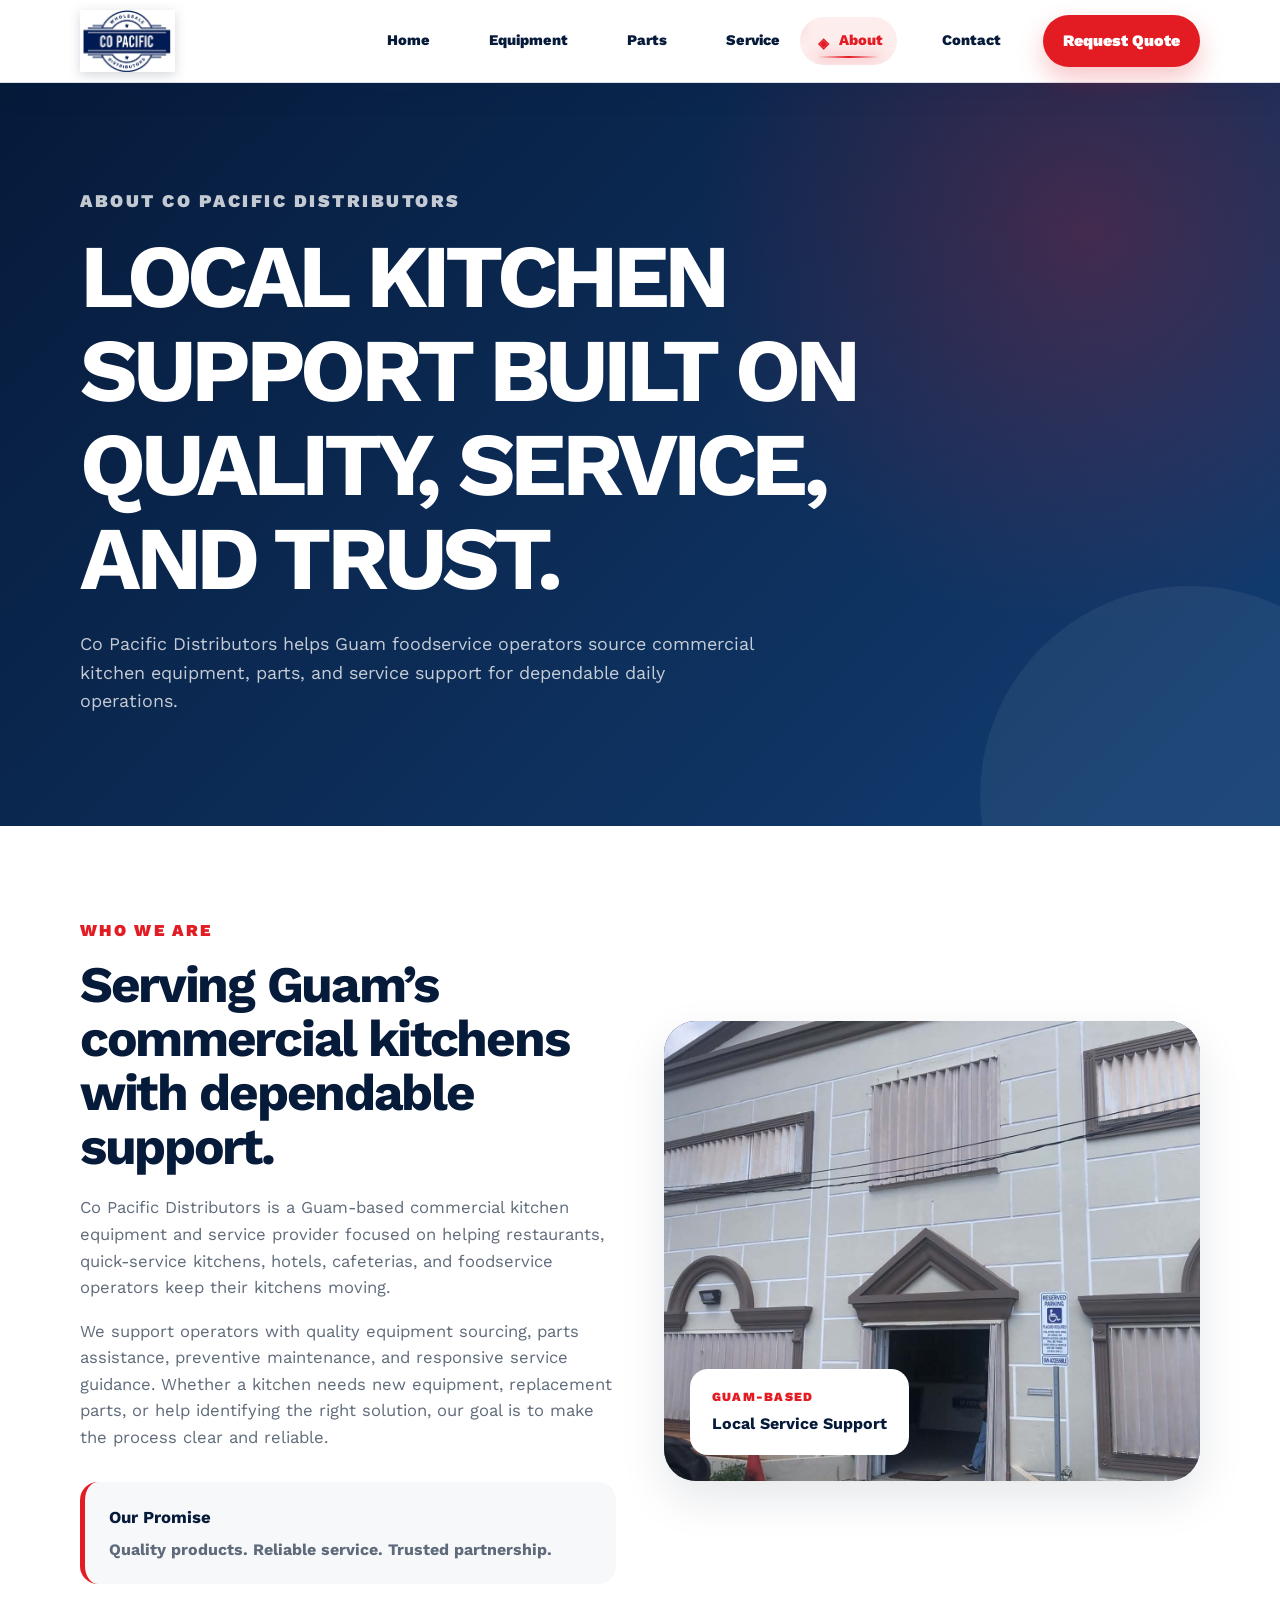
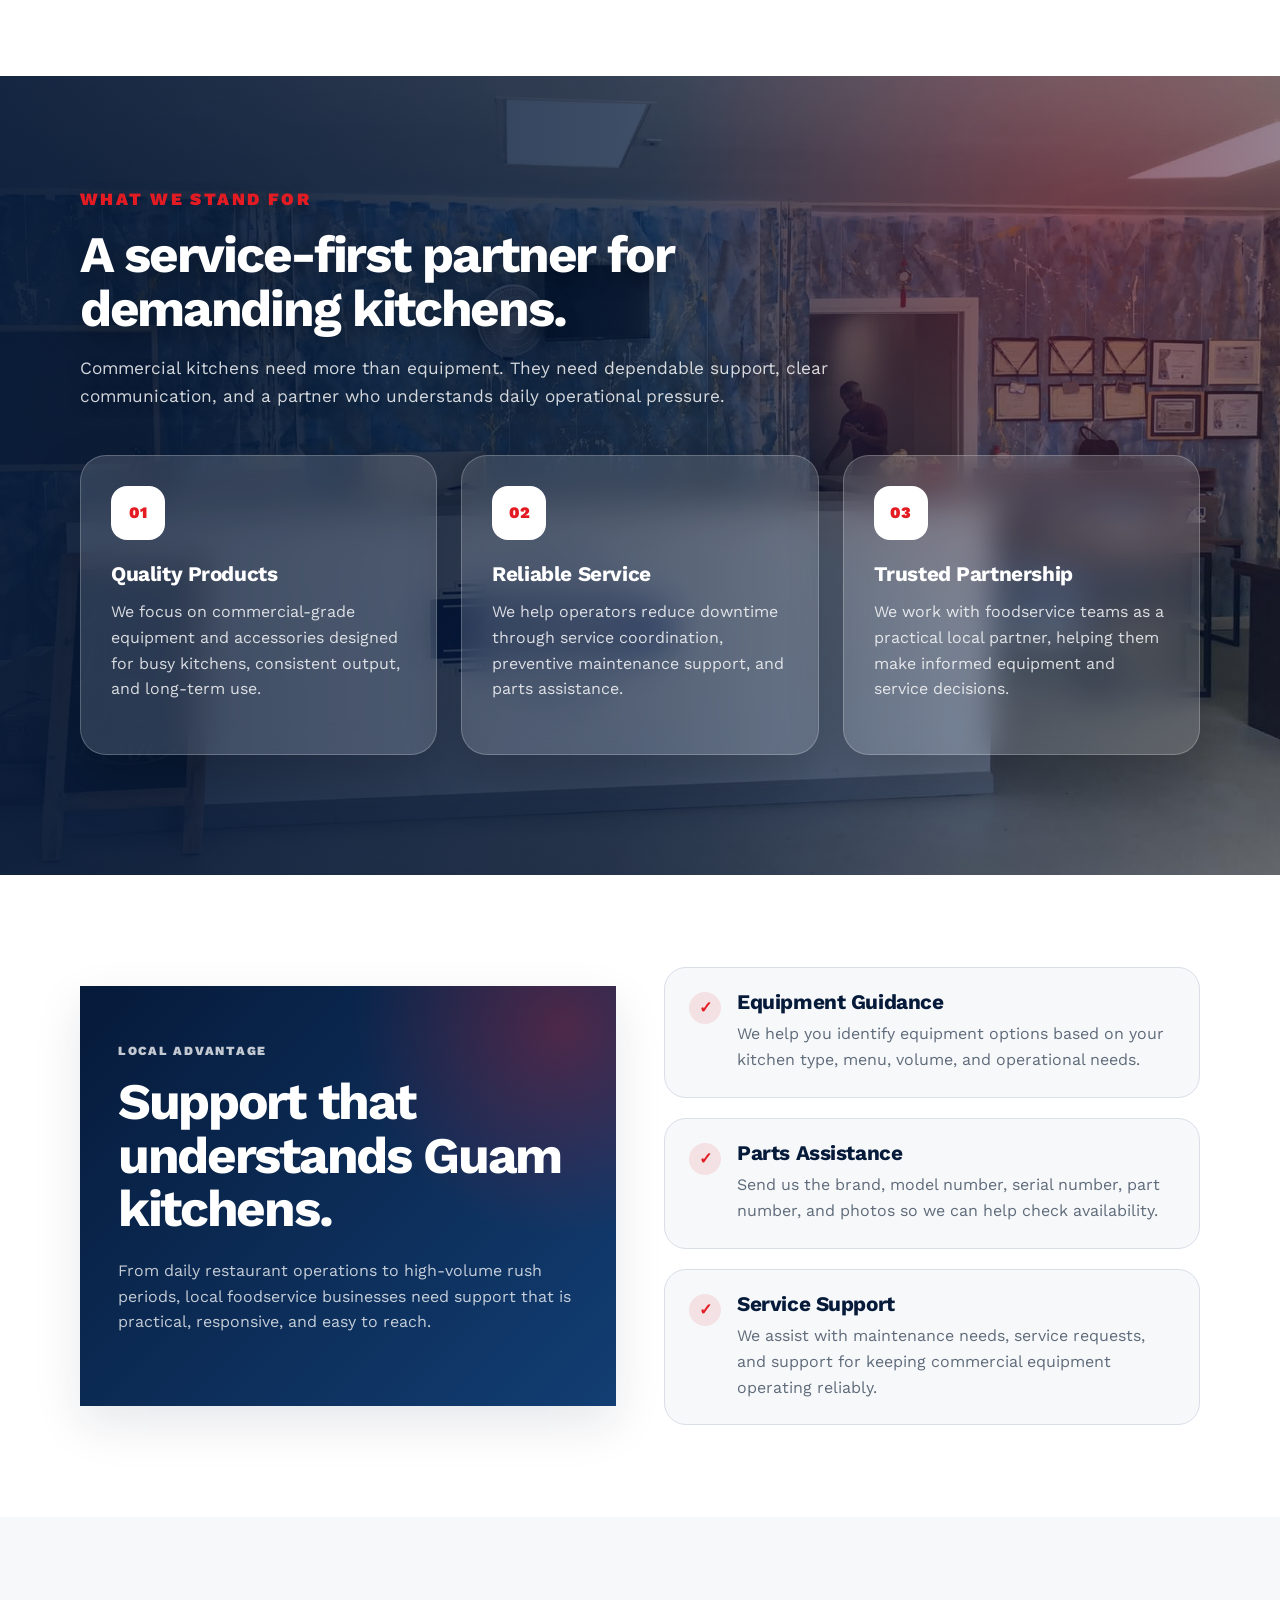
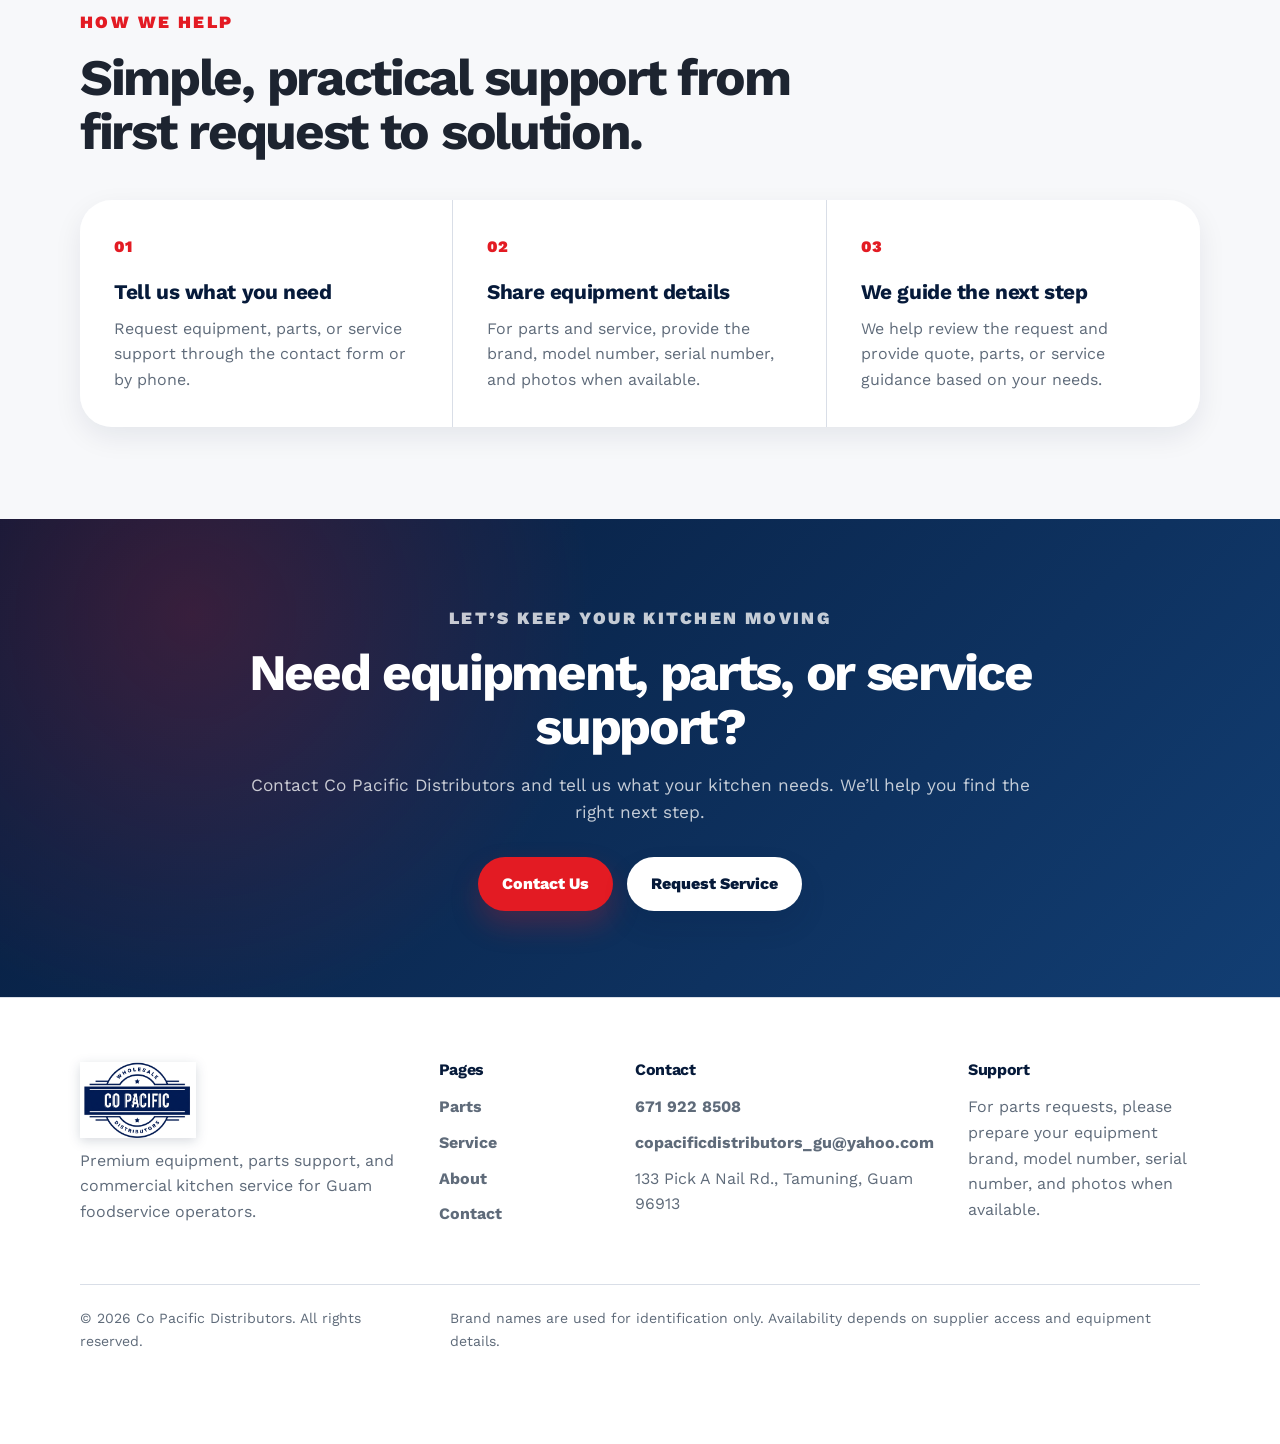
==== commit e3a5735b: "first commit" ====
--- a/about.html
+++ b/about.html
@@ -146,57 +146,66 @@
       </div>
     </section>
 
+
     <!-- ================= VALUES ================= -->
-    <section class="section about-values">
-      <div class="container">
-        <div class="section-heading">
-          <p class="eyebrow">What We Stand For</p>
-
-          <h2>A service-first partner for demanding kitchens.</h2>
-
-          <p>
-            Commercial kitchens need more than equipment. They need dependable
-            support, clear communication, and a partner who understands daily
-            operational pressure.
-          </p>
-        </div>
-
-        <div class="grid-3 values-grid">
-          <article class="value-card card">
-            <div class="value-number">01</div>
-
-            <h3>Quality Products</h3>
-
-            <p>
-              We focus on commercial-grade equipment and accessories designed
-              for busy kitchens, consistent output, and long-term use.
-            </p>
-          </article>
-
-          <article class="value-card card">
-            <div class="value-number">02</div>
-
-            <h3>Reliable Service</h3>
-
-            <p>
-              We help operators reduce downtime through service coordination,
-              preventive maintenance support, and parts assistance.
-            </p>
-          </article>
-
-          <article class="value-card card">
-            <div class="value-number">03</div>
-
-            <h3>Trusted Partnership</h3>
-
-            <p>
-              We work with foodservice teams as a practical local partner,
-              helping them make informed equipment and service decisions.
-            </p>
-          </article>
-        </div>
-      </div>
-    </section>
+<section class="section about-values about-values-overlay-section">
+  <img
+    src="assets/images/about-office.jpg"
+    alt="Co Pacific Distributors office reception"
+    class="about-values-bg"
+  />
+
+  <div class="about-values-bg-shade"></div>
+
+  <div class="container about-values-overlay-content">
+    <div class="section-heading about-values-overlay-heading">
+      <p class="eyebrow">What We Stand For</p>
+
+      <h2>A service-first partner for demanding kitchens.</h2>
+
+      <p>
+        Commercial kitchens need more than equipment. They need dependable
+        support, clear communication, and a partner who understands daily
+        operational pressure.
+      </p>
+    </div>
+
+    <div class="grid-3 values-grid overlay-values-grid">
+      <article class="value-card overlay-value-card">
+        <div class="value-number">01</div>
+
+        <h3>Quality Products</h3>
+
+        <p>
+          We focus on commercial-grade equipment and accessories designed
+          for busy kitchens, consistent output, and long-term use.
+        </p>
+      </article>
+
+      <article class="value-card overlay-value-card">
+        <div class="value-number">02</div>
+
+        <h3>Reliable Service</h3>
+
+        <p>
+          We help operators reduce downtime through service coordination,
+          preventive maintenance support, and parts assistance.
+        </p>
+      </article>
+
+      <article class="value-card overlay-value-card">
+        <div class="value-number">03</div>
+
+        <h3>Trusted Partnership</h3>
+
+        <p>
+          We work with foodservice teams as a practical local partner,
+          helping them make informed equipment and service decisions.
+        </p>
+      </article>
+    </div>
+  </div>
+</section>
 
     <!-- ================= LOCAL SUPPORT ================= -->
     <section class="section local-support">
@@ -322,16 +331,18 @@
     </section>
   </main>
 
+
+  
   <!-- ================= FOOTER ================= -->
   <footer class="site-footer">
     <div class="container footer-grid">
       <div>
-        <a href="index.html" class="brand footer-brand">
-          <div class="brand-mark">CP</div>
-          <div class="brand-text">
-            <span>Co Pacific</span>
-            <small>Distributors</small>
-          </div>
+        <a href="index.html" class="brand footer-brand brand-logo-link">
+          <img
+            src="assets/images/logo.png"
+            alt="Co Pacific Distributors Logo"
+            class="brand-logo footer-logo"
+          />
         </a>
 
         <p>
@@ -342,24 +353,27 @@
 
       <div>
         <h3>Pages</h3>
-        <a href="index.html">Home</a>
-        <a href="equipment.html">Equipment</a>
+
         <a href="parts.html">Parts</a>
         <a href="service.html">Service</a>
+        <a href="about.html">About</a>
         <a href="contact.html">Contact</a>
       </div>
 
       <div>
         <h3>Contact</h3>
+
         <a href="tel:16719228508">671 922 8508</a>
         <a href="mailto:copacificdistributors_gu@yahoo.com">
           copacificdistributors_gu@yahoo.com
         </a>
+
         <p>133 Pick A Nail Rd., Tamuning, Guam 96913</p>
       </div>
 
       <div>
         <h3>Support</h3>
+
         <p>
           For parts requests, please prepare your equipment brand, model number,
           serial number, and photos when available.
@@ -369,6 +383,7 @@
 
     <div class="container footer-bottom">
       <p>© 2026 Co Pacific Distributors. All rights reserved.</p>
+
       <p>
         Brand names are used for identification only. Availability depends on
         supplier access and equipment details.
@@ -376,6 +391,8 @@
     </div>
   </footer>
 
+
+
   <!-- ================= MOBILE STICKY CTA ================= -->
   <div class="mobile-cta-bar">
     <a href="tel:16719228508">Call</a>
--- a/css/components.css
+++ b/css/components.css
@@ -3980,4 +3980,138 @@
     min-height: auto;
     aspect-ratio: 9 / 16;
   }
+}
+/* =========================
+   ABOUT VALUES SECTION IMAGE OVERLAY
+========================= */
+
+.about-values-overlay-section {
+  position: relative;
+  overflow: hidden;
+  background: var(--navy);
+  padding: 110px 0 120px;
+}
+
+.about-values-bg {
+  position: absolute;
+  inset: 0;
+  width: 100%;
+  height: 100%;
+  min-height: 100%;
+  object-fit: cover;
+  object-position: center;
+  z-index: 0;
+}
+
+.about-values-bg-shade {
+  position: absolute;
+  inset: 0;
+  z-index: 1;
+  background:
+    radial-gradient(
+      circle at 85% 18%,
+      rgba(227, 27, 35, 0.28),
+      transparent 34%
+    ),
+    linear-gradient(
+      90deg,
+      rgba(6, 26, 58, 0.92) 0%,
+      rgba(6, 26, 58, 0.78) 48%,
+      rgba(6, 26, 58, 0.48) 100%
+    );
+}
+
+.about-values-overlay-content {
+  position: relative;
+  z-index: 2;
+}
+
+.about-values-overlay-heading {
+  max-width: 820px;
+  margin-bottom: 44px;
+}
+
+.about-values-overlay-heading .eyebrow {
+  color: var(--red);
+}
+
+.about-values-overlay-heading h2 {
+  color: var(--white);
+  max-width: 820px;
+  margin-bottom: 20px;
+  text-shadow: 0 8px 24px rgba(0, 0, 0, 0.32);
+}
+
+.about-values-overlay-heading p {
+  color: rgba(255, 255, 255, 0.82);
+  max-width: 760px;
+  text-shadow: 0 4px 18px rgba(0, 0, 0, 0.28);
+}
+
+.overlay-values-grid {
+  position: relative;
+  z-index: 3;
+}
+
+.overlay-value-card {
+  min-height: 300px;
+  border-radius: 26px;
+  padding: 30px;
+  background: rgba(255, 255, 255, 0.14);
+  border: 1px solid rgba(255, 255, 255, 0.22);
+  box-shadow: 0 24px 54px rgba(0, 0, 0, 0.22);
+  backdrop-filter: blur(16px);
+  color: var(--white);
+}
+
+.overlay-value-card:hover {
+  transform: translateY(-6px);
+  background: rgba(255, 255, 255, 0.18);
+  border-color: rgba(255, 255, 255, 0.32);
+}
+
+.overlay-value-card .value-number {
+  background: var(--white);
+  color: var(--red);
+}
+
+.overlay-value-card h3 {
+  color: var(--white);
+}
+
+.overlay-value-card p {
+  color: rgba(255, 255, 255, 0.82);
+  margin-bottom: 0;
+}
+
+/* Tablet */
+@media (max-width: 900px) {
+  .about-values-overlay-section {
+    padding: 88px 0 90px;
+  }
+
+  .overlay-values-grid {
+    grid-template-columns: 1fr;
+  }
+}
+
+/* Mobile */
+@media (max-width: 520px) {
+  .about-values-overlay-section {
+    padding: 74px 0 76px;
+  }
+
+  .about-values-bg-shade {
+    background:
+      linear-gradient(
+        180deg,
+        rgba(6, 26, 58, 0.94),
+        rgba(6, 26, 58, 0.72)
+      );
+  }
+
+  .overlay-value-card {
+    min-height: auto;
+    padding: 24px;
+  }
 }
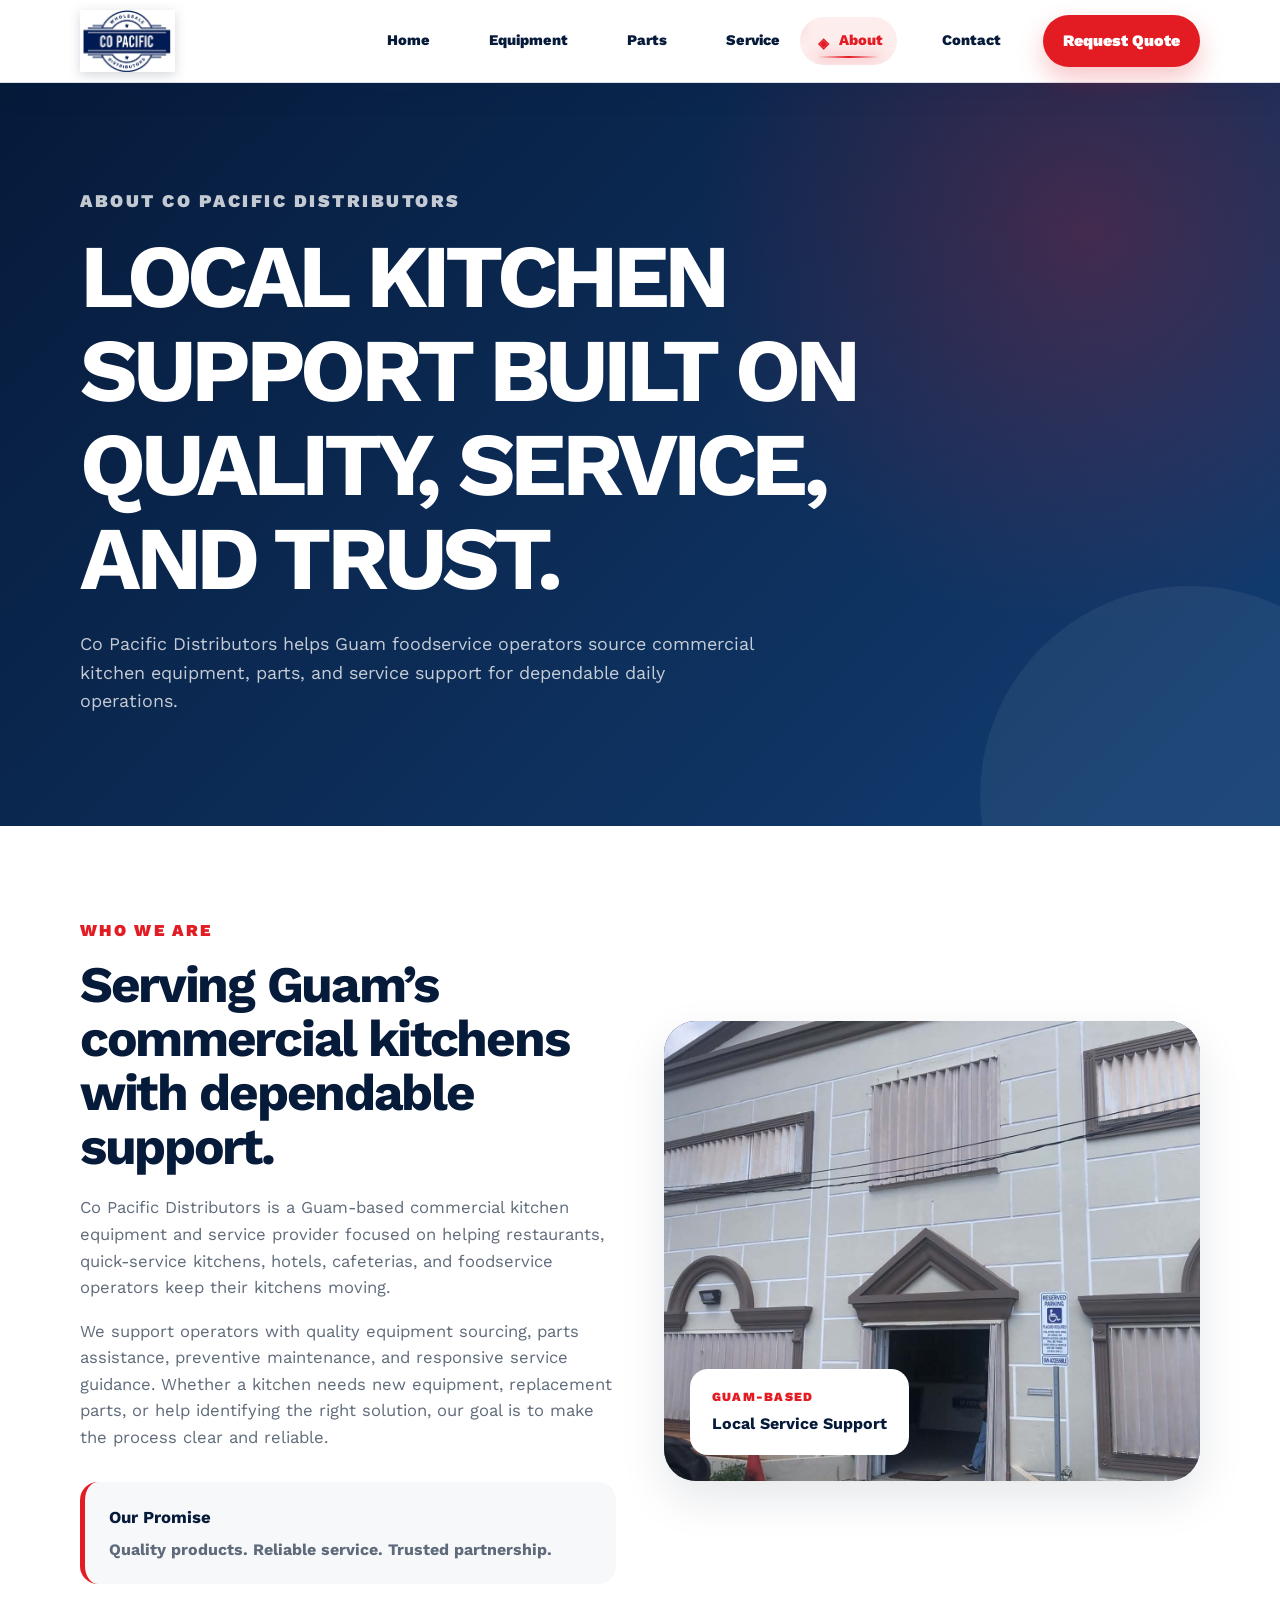
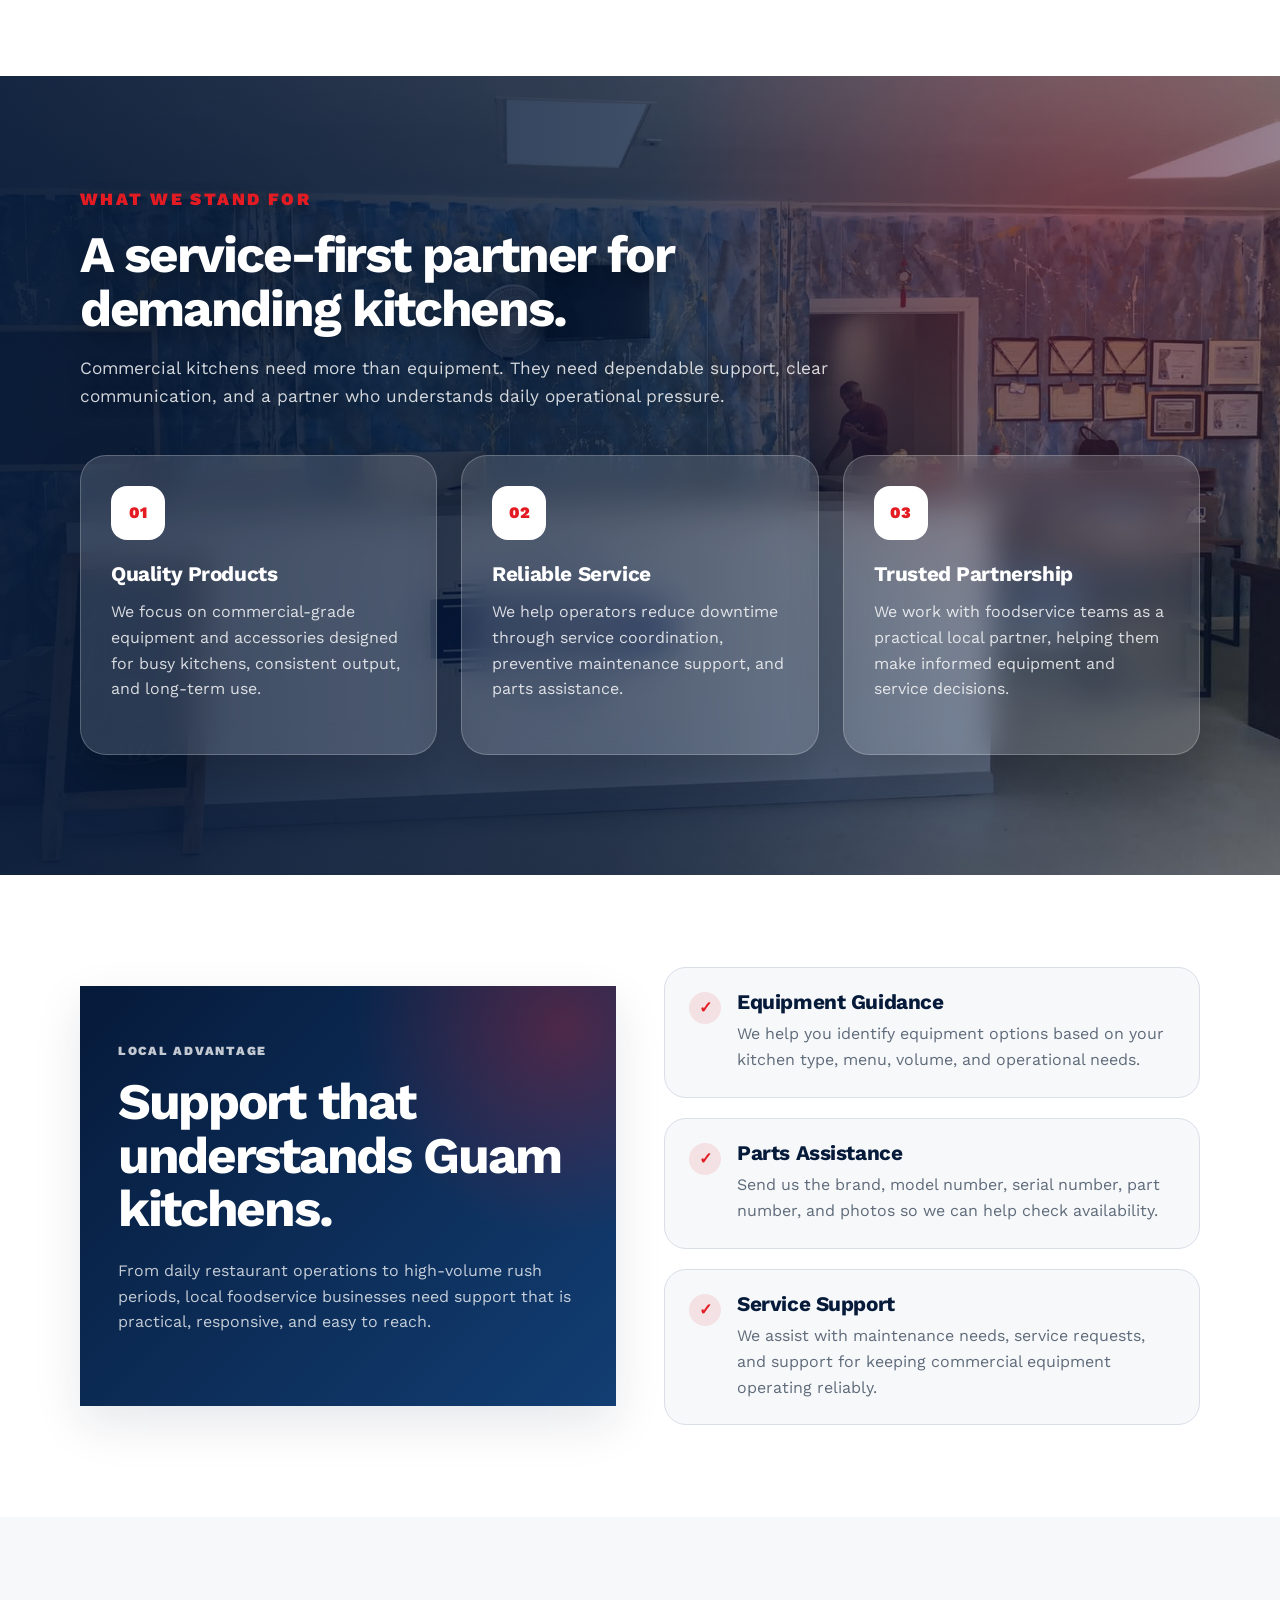
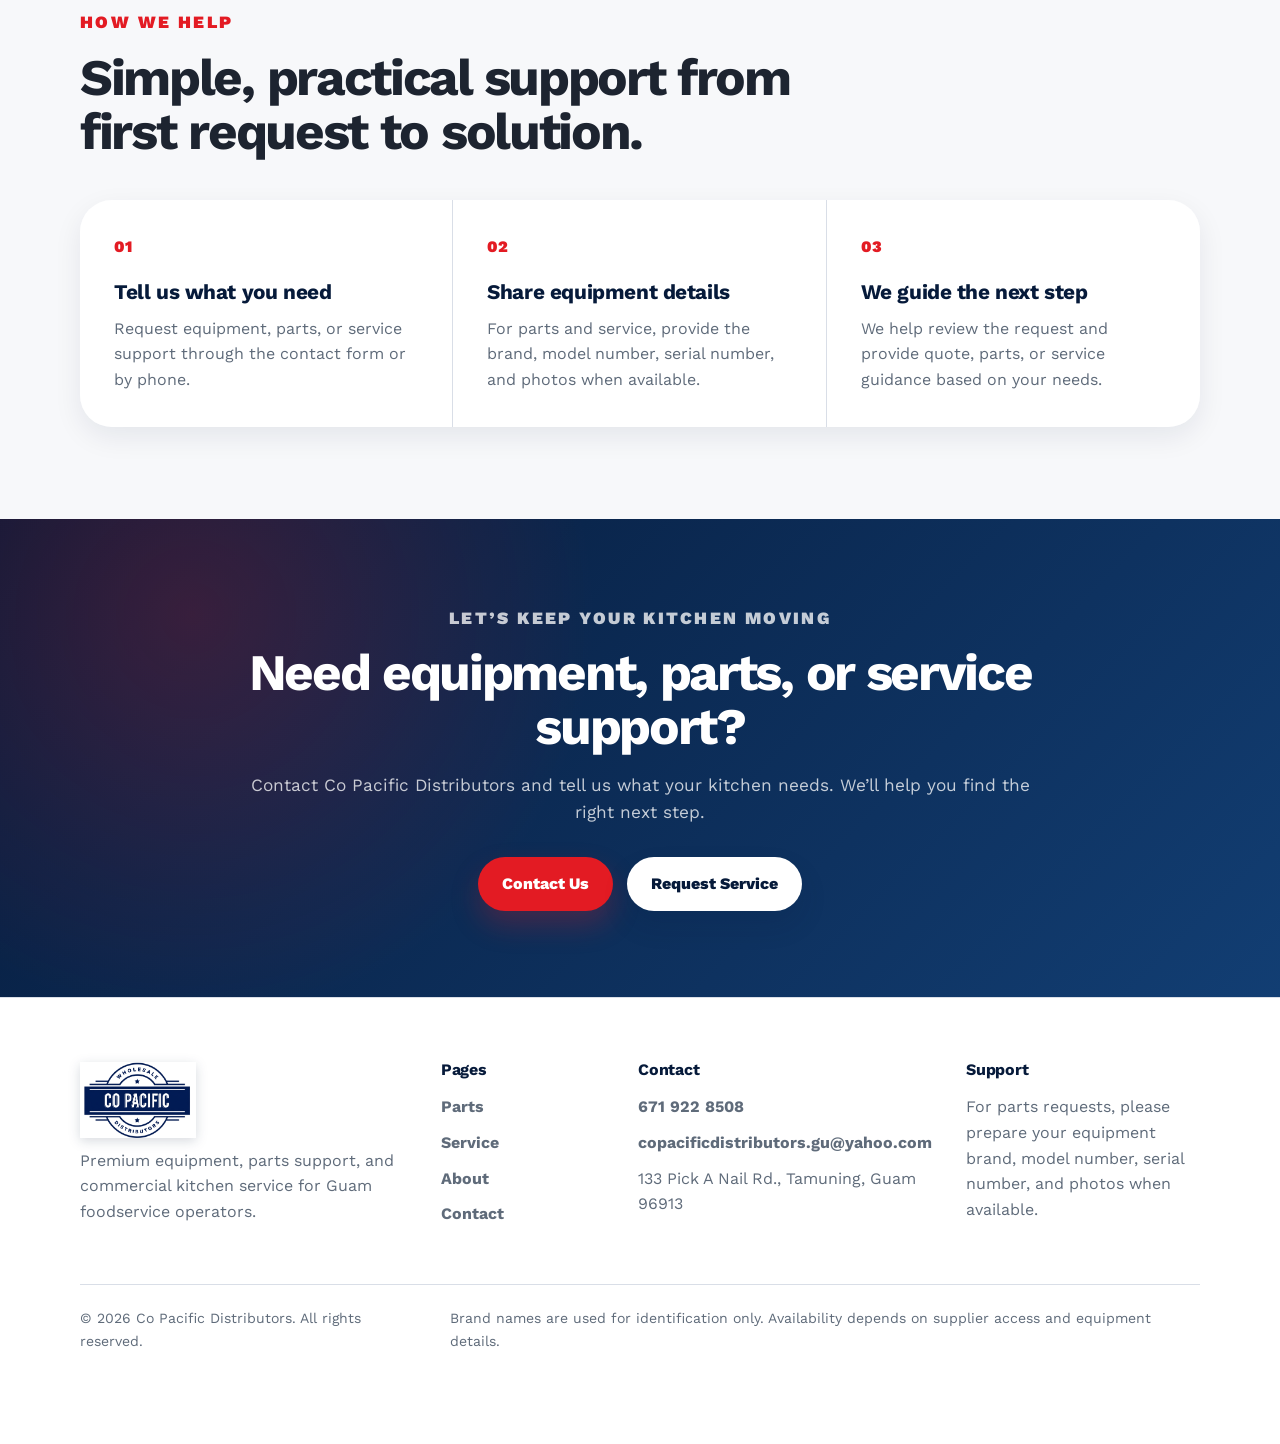
==== commit a7442c4a: "dd" ====
--- a/about.html
+++ b/about.html
@@ -22,7 +22,7 @@
   <!-- CSS -->
   <link rel="stylesheet" href="css/base.css" />
   <link rel="stylesheet" href="css/layout.css" />
-  <link rel="stylesheet" href="css/components.css" />
+<link rel="stylesheet" href="css/components.css?v=about-overlay-2" />
 </head>
 
 <body>
@@ -134,7 +134,7 @@
 
         <div class="about-photo-card">
           <img
-            src="assets/images/building.jpg"
+            src="./assets/images/building.jpg"
             alt="Co Pacific Distributors office or location in Guam"
           />
 
@@ -150,7 +150,7 @@
     <!-- ================= VALUES ================= -->
 <section class="section about-values about-values-overlay-section">
   <img
-    src="assets/images/about-office.jpg"
+    src="./assets/images/about-office.jpg"
     alt="Co Pacific Distributors office reception"
     class="about-values-bg"
   />
@@ -364,8 +364,8 @@
         <h3>Contact</h3>
 
         <a href="tel:16719228508">671 922 8508</a>
-        <a href="mailto:copacificdistributors_gu@yahoo.com">
-          copacificdistributors_gu@yahoo.com
+        <a href="mailto:copacificdistributors.gu@yahoo.com">
+          copacificdistributors.gu@yahoo.com
         </a>
 
         <p>133 Pick A Nail Rd., Tamuning, Guam 96913</p>
--- a/css/components.css
+++ b/css/components.css
@@ -4114,4 +4114,139 @@
     min-height: auto;
     padding: 24px;
   }
+}
+
+/* =========================
+   ABOUT VALUES FULL SECTION IMAGE OVERLAY - LIVE FIX
+========================= */
+
+.about-values-overlay-section {
+  position: relative !important;
+  overflow: hidden !important;
+  background: var(--navy) !important;
+  padding: 110px 0 120px !important;
+}
+
+.about-values-overlay-section .about-values-bg {
+  position: absolute !important;
+  inset: 0 !important;
+  width: 100% !important;
+  height: 100% !important;
+  min-height: 100% !important;
+  object-fit: cover !important;
+  object-position: center !important;
+  z-index: 0 !important;
+  display: block !important;
+}
+
+.about-values-overlay-section .about-values-bg-shade {
+  position: absolute !important;
+  inset: 0 !important;
+  z-index: 1 !important;
+  background:
+    radial-gradient(
+      circle at 85% 18%,
+      rgba(227, 27, 35, 0.28),
+      transparent 34%
+    ),
+    linear-gradient(
+      90deg,
+      rgba(6, 26, 58, 0.92) 0%,
+      rgba(6, 26, 58, 0.78) 48%,
+      rgba(6, 26, 58, 0.48) 100%
+    ) !important;
+  pointer-events: none !important;
+}
+
+.about-values-overlay-section .about-values-overlay-content {
+  position: relative !important;
+  z-index: 2 !important;
+}
+
+.about-values-overlay-section .about-values-overlay-heading {
+  max-width: 820px !important;
+  margin-bottom: 44px !important;
+}
+
+.about-values-overlay-section .about-values-overlay-heading .eyebrow {
+  color: var(--red) !important;
+}
+
+.about-values-overlay-section .about-values-overlay-heading h2 {
+  color: var(--white) !important;
+  max-width: 820px !important;
+  margin-bottom: 20px !important;
+  text-shadow: 0 8px 24px rgba(0, 0, 0, 0.32) !important;
+}
+
+.about-values-overlay-section .about-values-overlay-heading p {
+  color: rgba(255, 255, 255, 0.82) !important;
+  max-width: 760px !important;
+  text-shadow: 0 4px 18px rgba(0, 0, 0, 0.28) !important;
+}
+
+.about-values-overlay-section .overlay-values-grid {
+  position: relative !important;
+  z-index: 3 !important;
+}
+
+.about-values-overlay-section .overlay-value-card {
+  min-height: 300px !important;
+  border-radius: 26px !important;
+  padding: 30px !important;
+  background: rgba(255, 255, 255, 0.14) !important;
+  border: 1px solid rgba(255, 255, 255, 0.22) !important;
+  box-shadow: 0 24px 54px rgba(0, 0, 0, 0.22) !important;
+  backdrop-filter: blur(16px) !important;
+  color: var(--white) !important;
+}
+
+.about-values-overlay-section .overlay-value-card:hover {
+  transform: translateY(-6px) !important;
+  background: rgba(255, 255, 255, 0.18) !important;
+  border-color: rgba(255, 255, 255, 0.32) !important;
+}
+
+.about-values-overlay-section .overlay-value-card .value-number {
+  background: var(--white) !important;
+  color: var(--red) !important;
+}
+
+.about-values-overlay-section .overlay-value-card h3 {
+  color: var(--white) !important;
+}
+
+.about-values-overlay-section .overlay-value-card p {
+  color: rgba(255, 255, 255, 0.82) !important;
+  margin-bottom: 0 !important;
+}
+
+@media (max-width: 900px) {
+  .about-values-overlay-section {
+    padding: 88px 0 90px !important;
+  }
+
+  .about-values-overlay-section .overlay-values-grid {
+    grid-template-columns: 1fr !important;
+  }
+}
+
+@media (max-width: 520px) {
+  .about-values-overlay-section {
+    padding: 74px 0 76px !important;
+  }
+
+  .about-values-overlay-section .about-values-bg-shade {
+    background:
+      linear-gradient(
+        180deg,
+        rgba(6, 26, 58, 0.94),
+        rgba(6, 26, 58, 0.72)
+      ) !important;
+  }
+
+  .about-values-overlay-section .overlay-value-card {
+    min-height: auto !important;
+    padding: 24px !important;
+  }
 }
